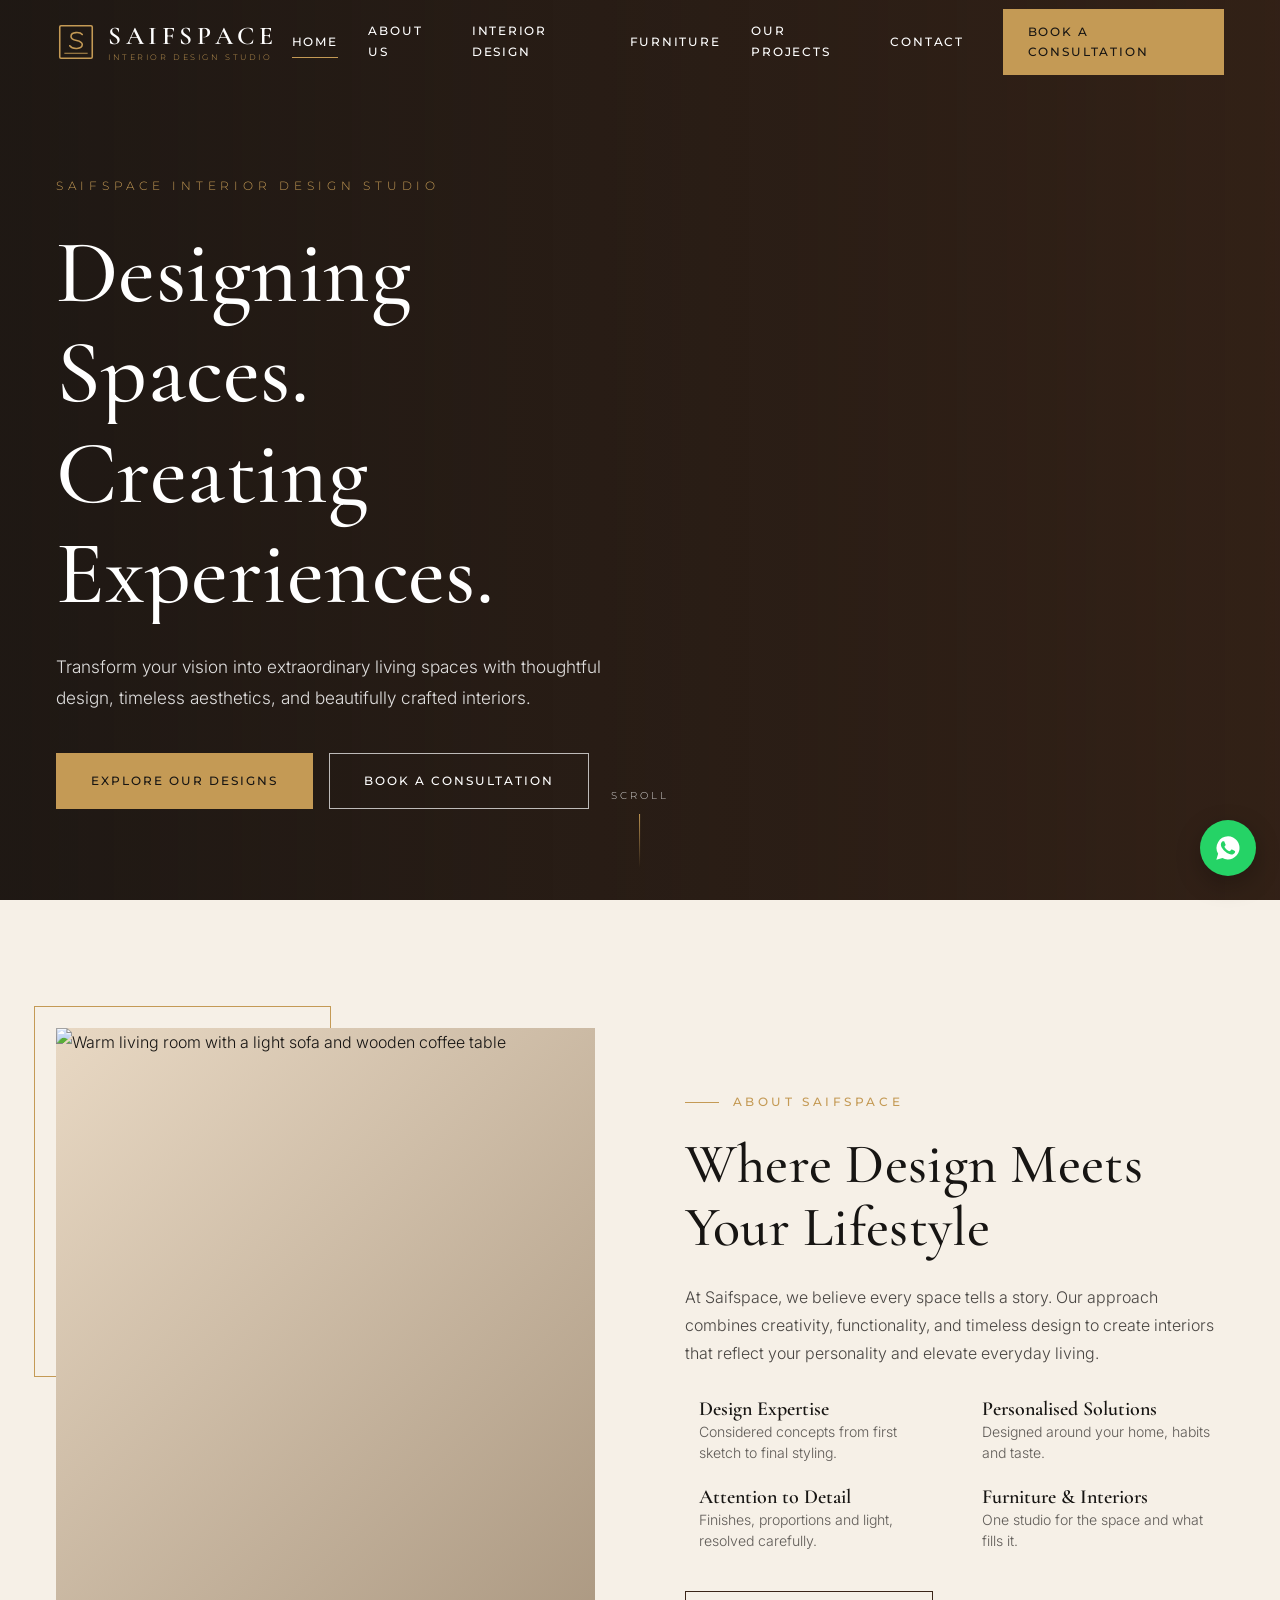
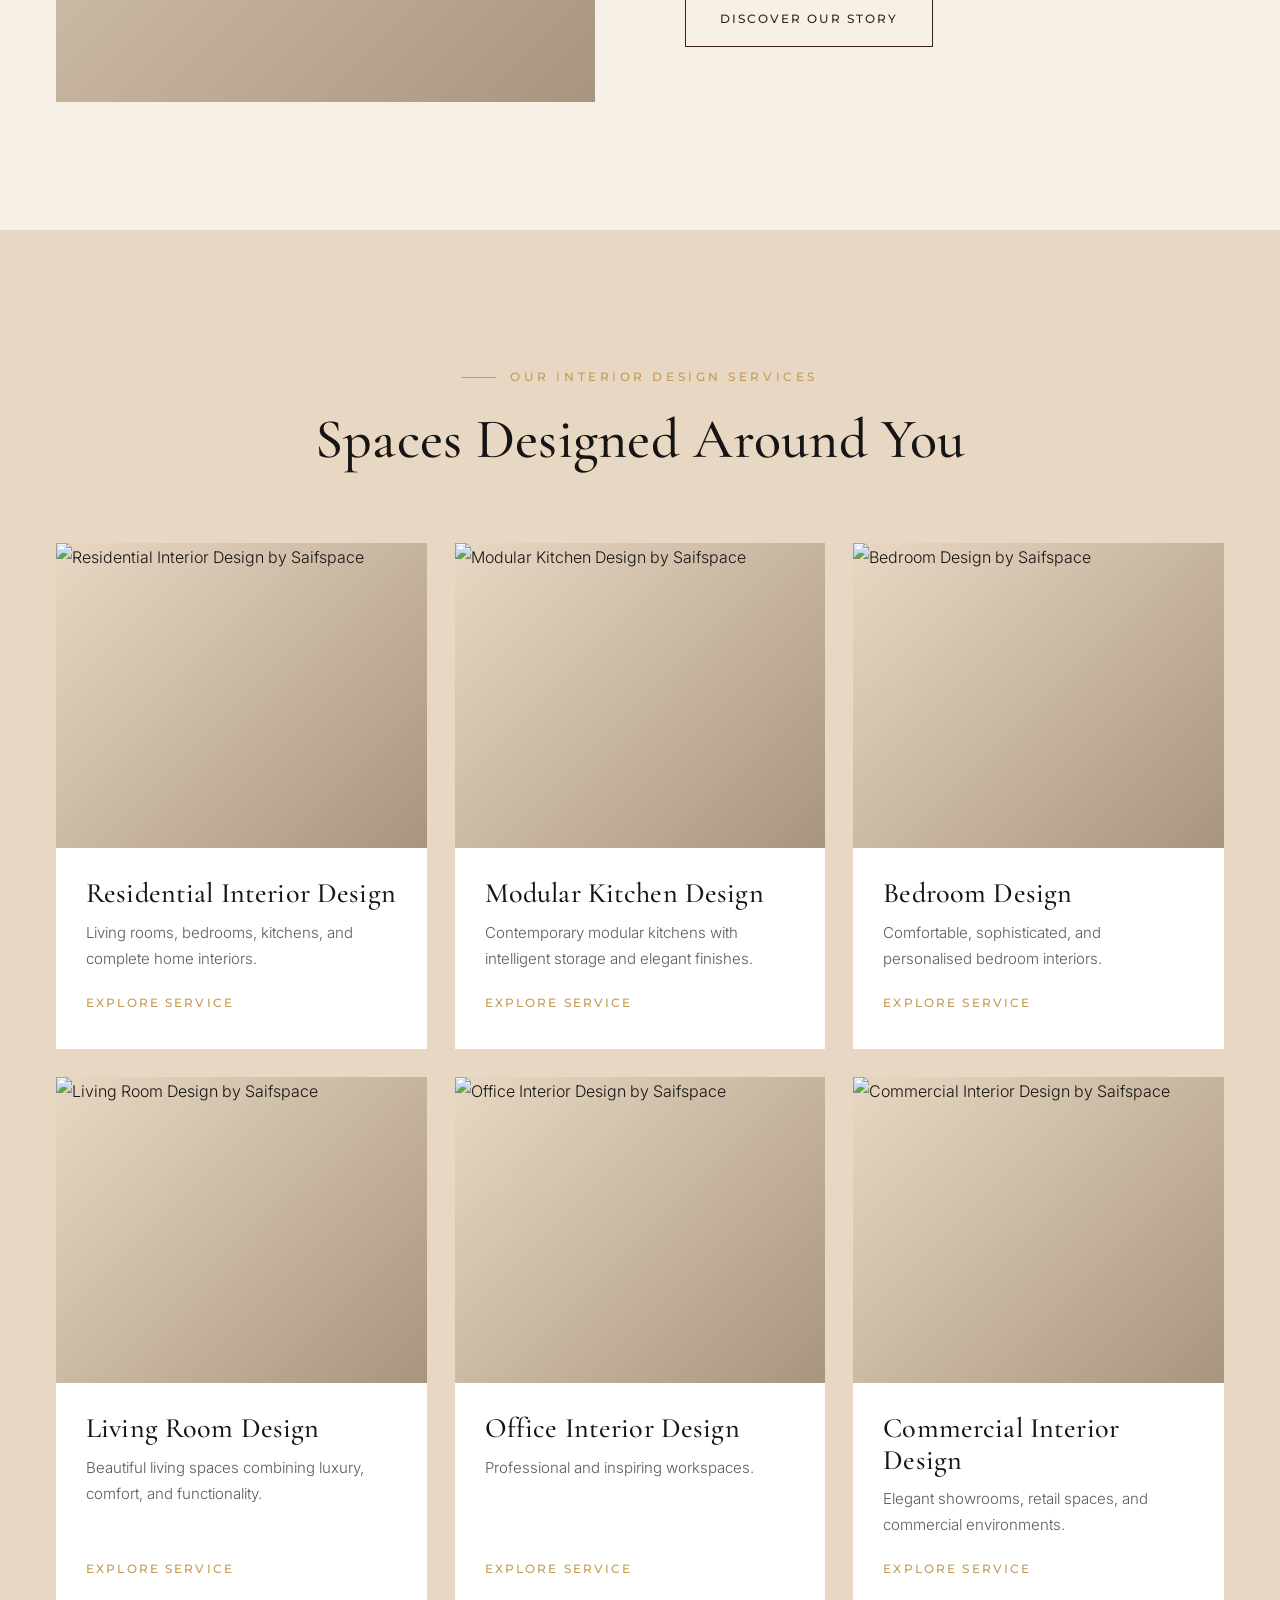
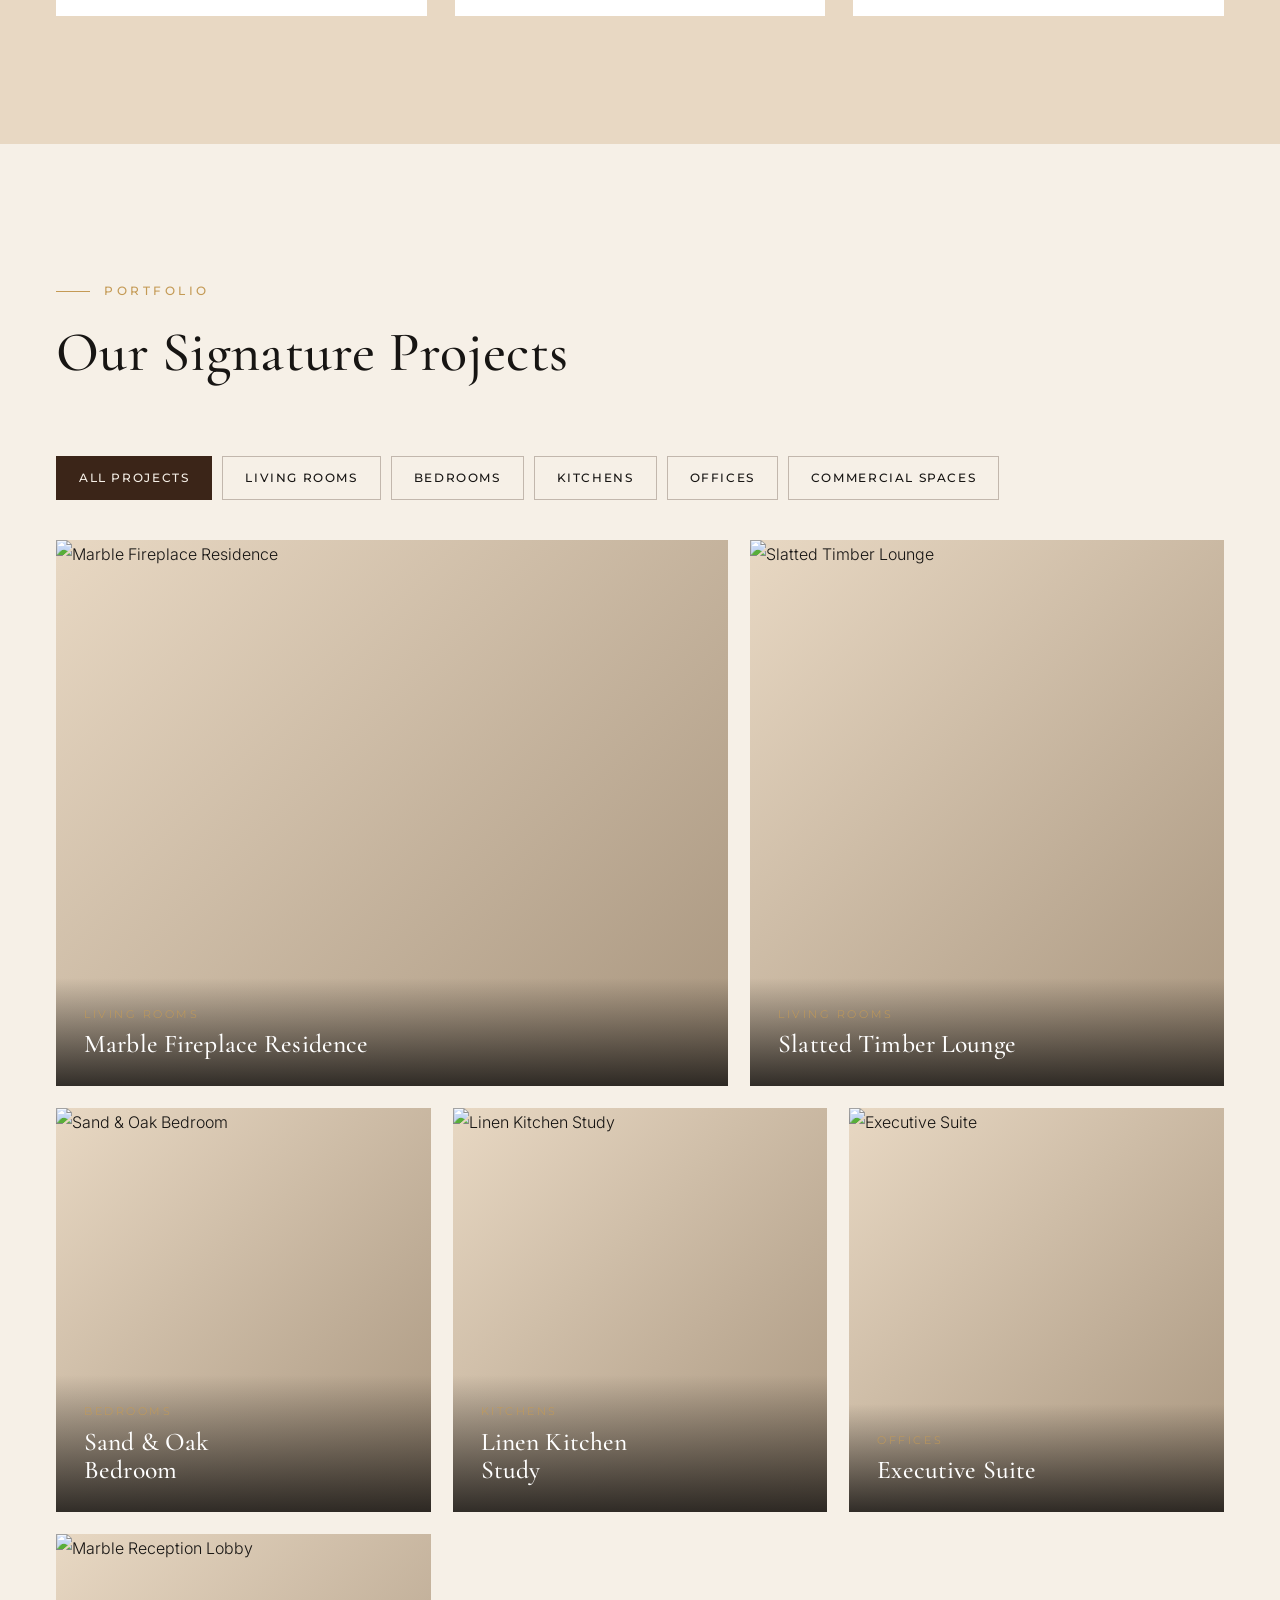
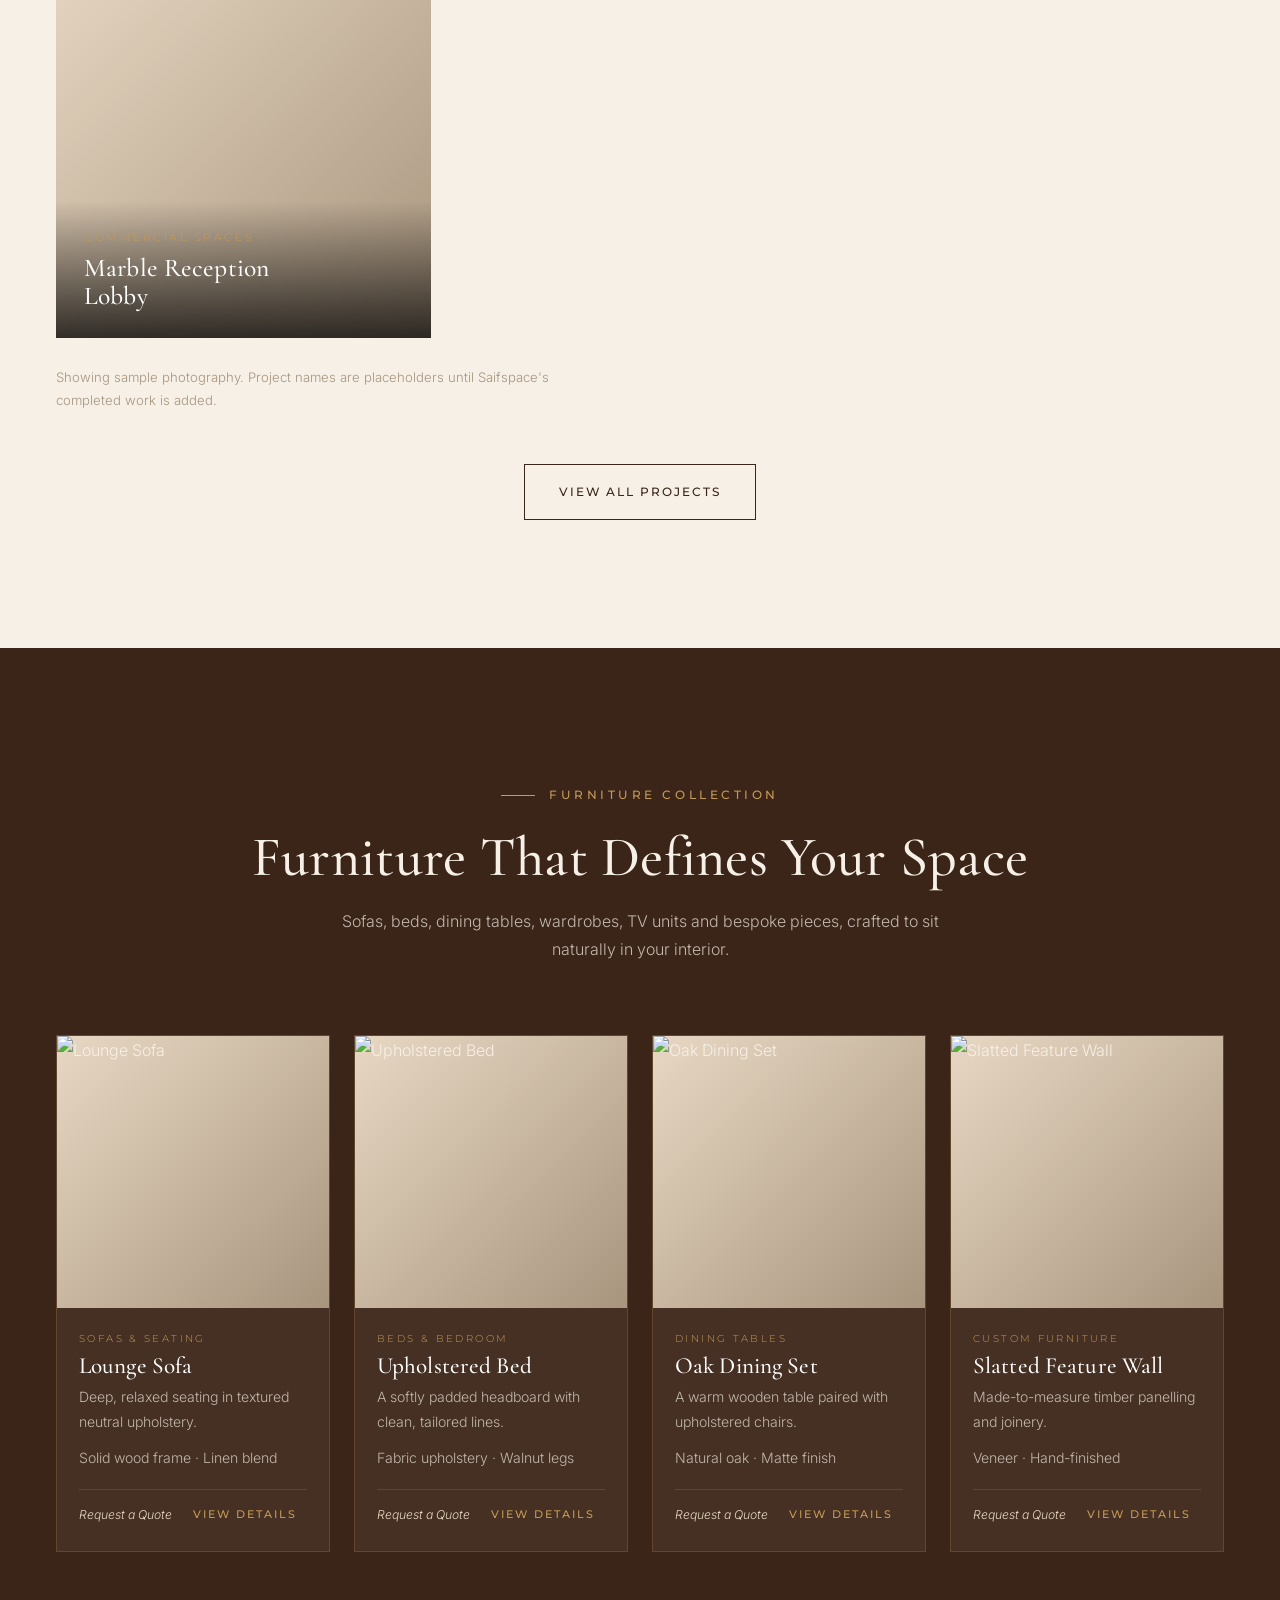
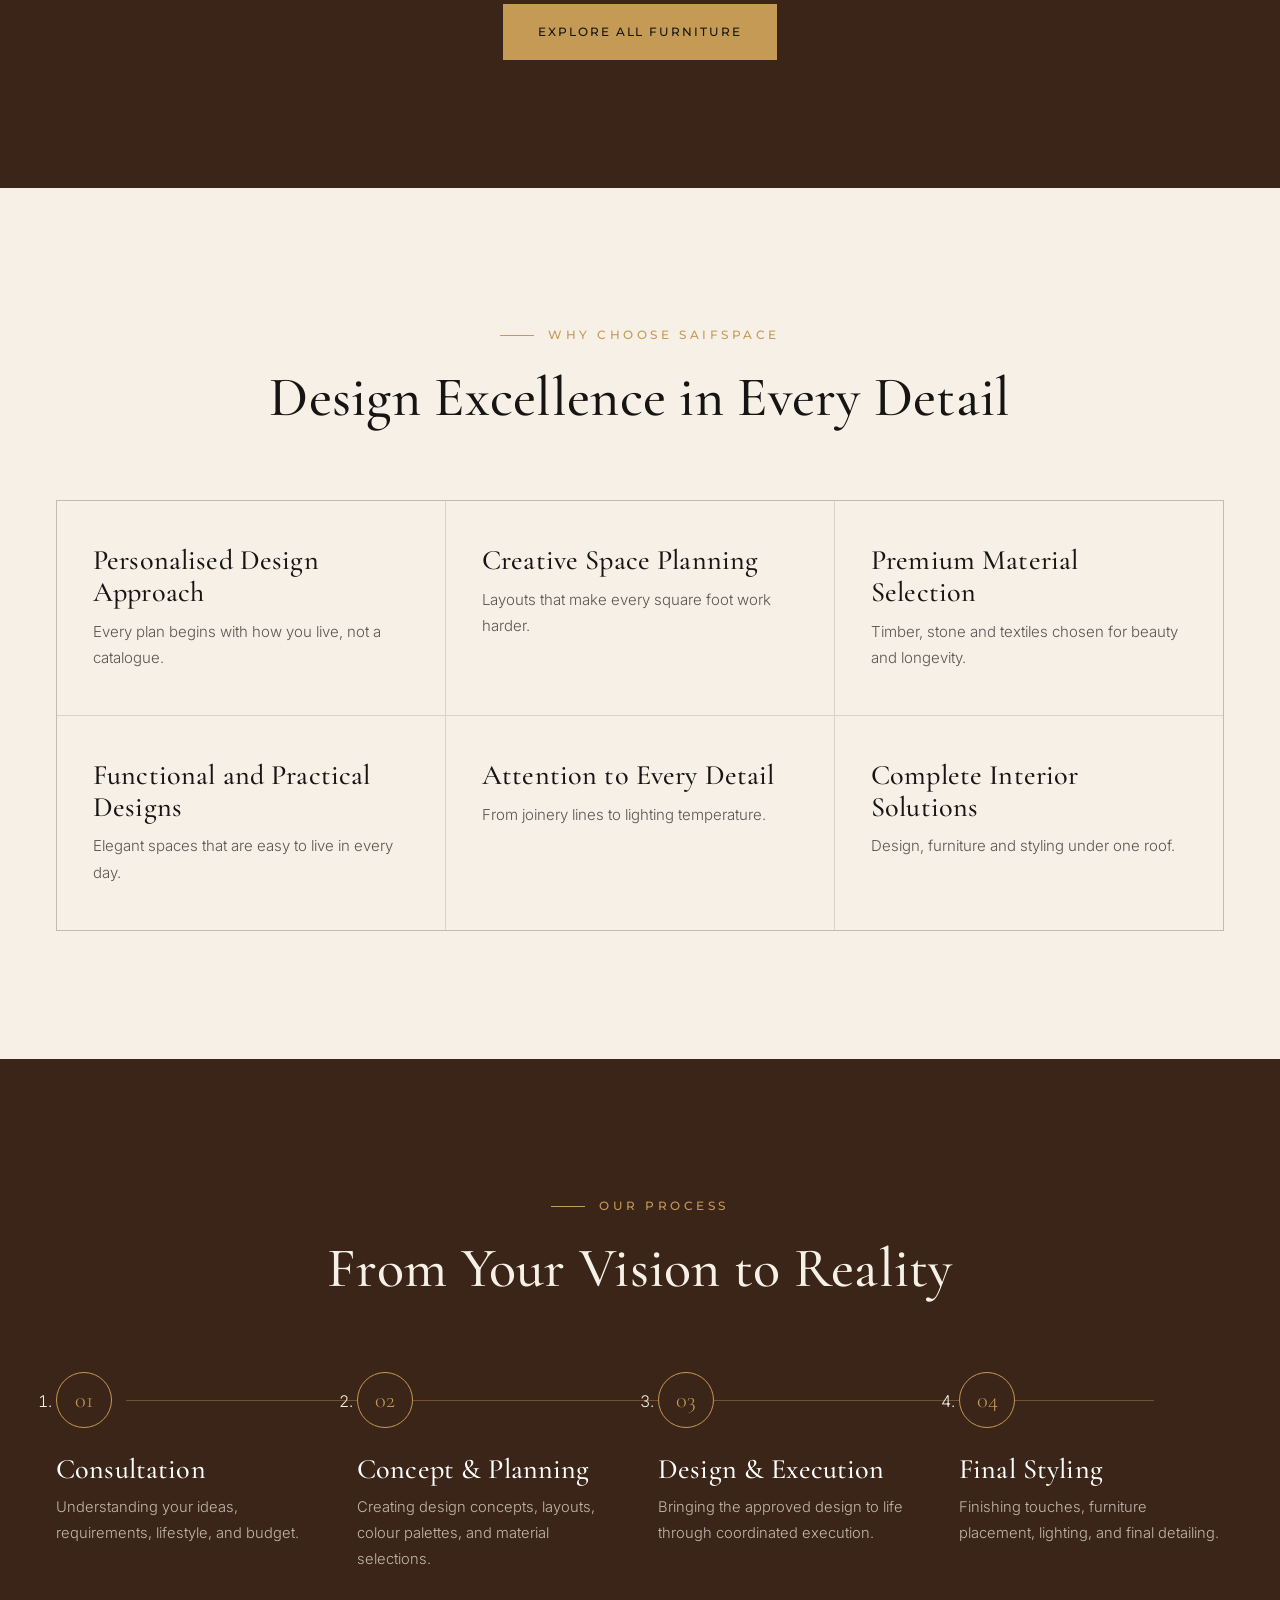
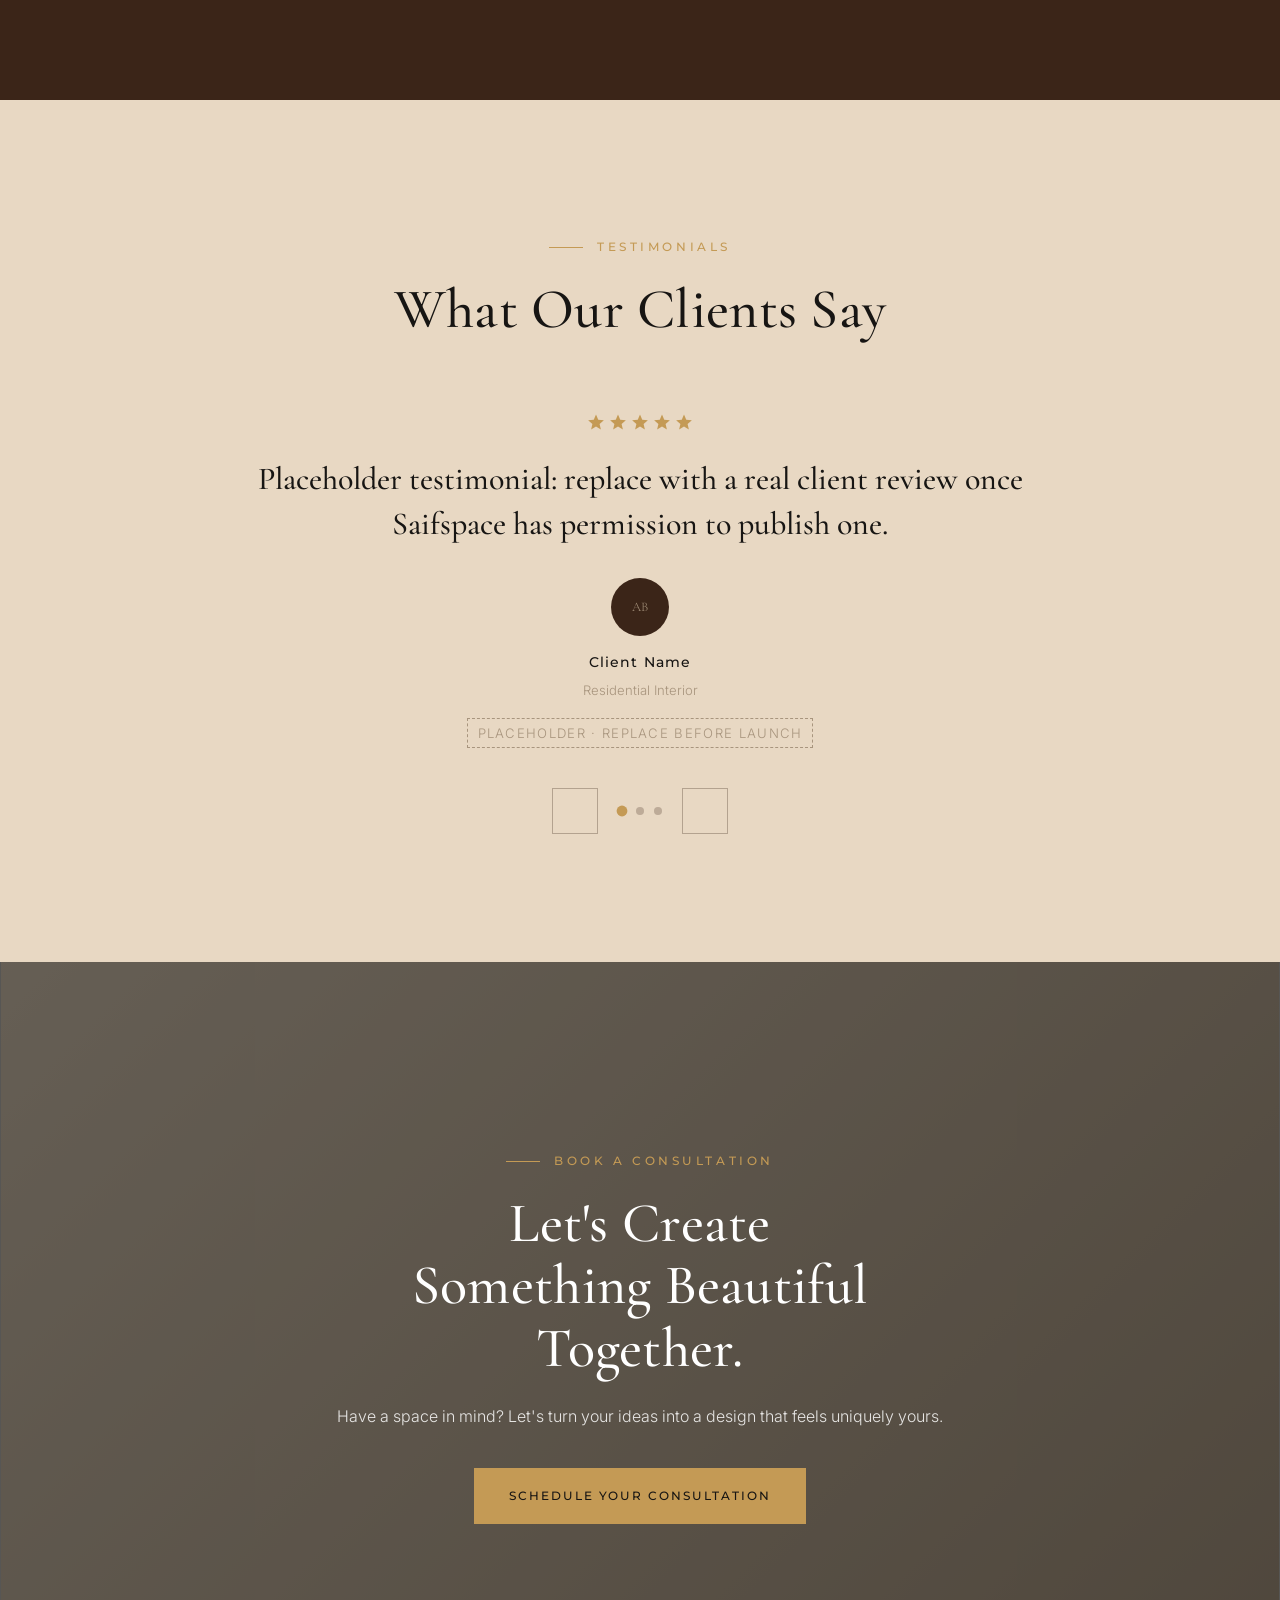
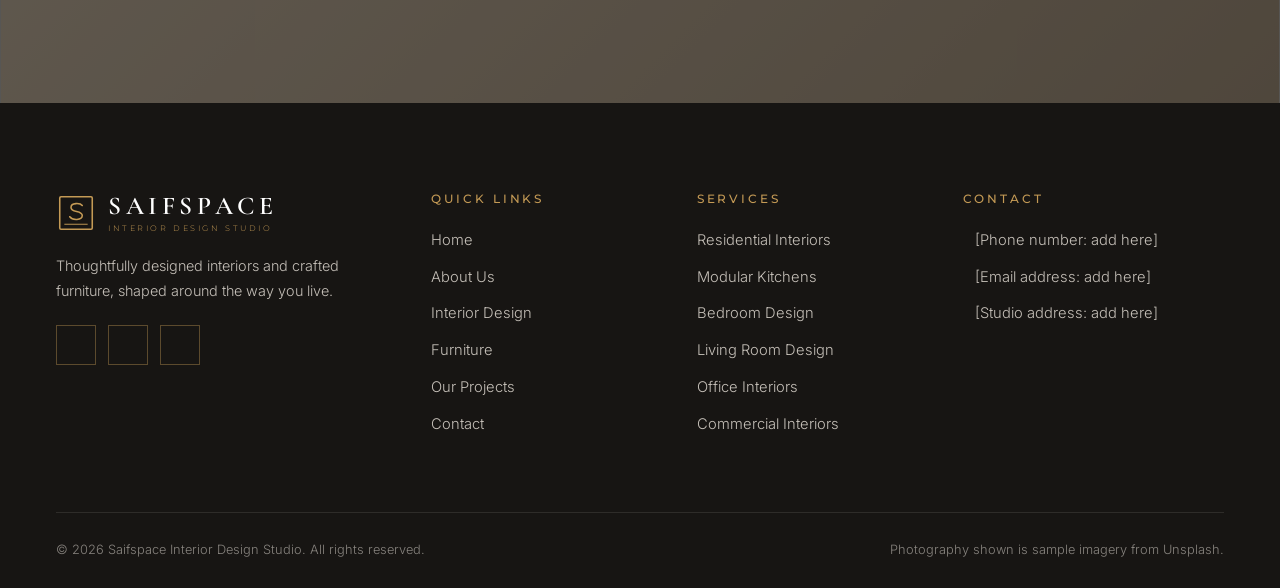
==== index.html @ 0a640f9b "first commit" ====
<!DOCTYPE html>
<html lang="en">
<head>
  <meta charset="UTF-8">
  <meta name="viewport" content="width=device-width, initial-scale=1">
  <title>Saifspace Interior Design Studio | Luxury Interiors &amp; Furniture</title>
  <meta name="description" content="Saifspace Interior Design Studio creates timeless residential and commercial interiors, modular kitchens and bespoke furniture. Book a consultation.">
  <meta name="theme-color" content="#F6F0E7">
  <link rel="icon" href="assets/logo/logo.svg" type="image/svg+xml">
  <link rel="preconnect" href="https://fonts.googleapis.com">
  <link rel="preconnect" href="https://fonts.gstatic.com" crossorigin>
  <link rel="preconnect" href="https://images.unsplash.com" crossorigin>
  <link rel="stylesheet" href="css/style.css">
  <link rel="stylesheet" href="css/animations.css">
  <link rel="stylesheet" href="css/responsive.css">
</head>
<body>
  <a class="skip-link" href="#main">Skip to content</a>

  <div class="loader" aria-hidden="true"><div class="loader__inner"><img src="assets/logo/logo.svg" alt=""><span>SAIFSPACE</span></div></div>

  <header class="nav">
    <div class="container nav__inner">
      <a class="brand" href="index.html" aria-label="Saifspace Interior Design Studio, home">
        <img src="assets/logo/logo.svg" alt="" width="40" height="40">
        <span class="brand__text"><span class="brand__name">SAIFSPACE</span><span class="brand__tag">INTERIOR DESIGN STUDIO</span></span>
      </a>
      <nav class="nav__links" id="site-nav" aria-label="Main">
        <a href="index.html" aria-current="page">Home</a>
        <a href="about.html">About Us</a>
        <a href="services.html">Interior Design</a>
        <a href="furniture.html">Furniture</a>
        <a href="projects.html">Our Projects</a>
        <a href="contact.html">Contact</a>
        <a class="btn btn--gold btn--sm nav__cta" href="contact.html#booking">Book a Consultation</a>
      </nav>
      <button class="nav__toggle" type="button" aria-expanded="false" aria-controls="site-nav" aria-label="Open menu"><span></span><span></span><span></span></button>
    </div>
  </header>

  <main id="main">
    <!-- B. HERO -->
    <section class="hero" aria-label="Welcome">
      <div class="hero__bg"><img data-photo data-parallax src="https://images.unsplash.com/photo-1598928506311-c55ded91a20c?auto=format&fit=crop&w=2200&q=75" alt="Luxury living room with marble fireplace and neutral sofas" fetchpriority="high"></div>
      <div class="container hero__content">
        <span class="hero__eyebrow">SAIFSPACE INTERIOR DESIGN STUDIO</span>
        <h1><span><b>Designing Spaces.</b></span><span><b>Creating Experiences.</b></span></h1>
        <p>Transform your vision into extraordinary living spaces with thoughtful design, timeless aesthetics, and beautifully crafted interiors.</p>
        <div class="hero__actions">
          <a class="btn btn--gold" href="#projects">Explore Our Designs</a>
          <a class="btn btn--ghost" href="contact.html#booking">Book a Consultation</a>
        </div>
      </div>
      <a class="scroll-indicator" href="#about" aria-label="Scroll to content"><span>Scroll</span><i></i></a>
    </section>

    <!-- C. ABOUT -->
    <section class="section section--cream" id="about">
      <div class="container split">
        <div class="split__media reveal reveal--left">
          <div class="frame img-reveal"><img data-photo src="https://images.unsplash.com/photo-1593987314040-8e0ac84ae724?auto=format&fit=crop&w=1100&q=75" alt="Warm living room with a light sofa and wooden coffee table" loading="lazy" width="1100" height="1375"></div>
        </div>
        <div class="split__text reveal reveal--right">
          <span class="eyebrow">About Saifspace</span>
          <h2>Where Design Meets Your Lifestyle</h2>
          <p>At Saifspace, we believe every space tells a story. Our approach combines creativity, functionality, and timeless design to create interiors that reflect your personality and elevate everyday living.</p>
          <ul class="feature-list">
            <li><i data-lucide="pen-tool" aria-hidden="true"></i><div><strong>Design Expertise</strong><span>Considered concepts from first sketch to final styling.</span></div></li>
            <li><i data-lucide="user-check" aria-hidden="true"></i><div><strong>Personalised Solutions</strong><span>Designed around your home, habits and taste.</span></div></li>
            <li><i data-lucide="search-check" aria-hidden="true"></i><div><strong>Attention to Detail</strong><span>Finishes, proportions and light, resolved carefully.</span></div></li>
            <li><i data-lucide="armchair" aria-hidden="true"></i><div><strong>Furniture &amp; Interiors</strong><span>One studio for the space and what fills it.</span></div></li>
          </ul>
          <a class="btn btn--outline" href="about.html">Discover Our Story</a>
        </div>
      </div>
    </section>

    <!-- D. SERVICES -->
    <section class="section section--beige" id="services">
      <div class="container">
        <div class="section-head section-head--center reveal">
          <span class="eyebrow">Our Interior Design Services</span>
          <h2>Spaces Designed Around You</h2>
        </div>
        <div class="cards-3">
        <article class="service-card reveal" style="--d:0.0s">
          <div class="service-card__img"><img data-photo src="https://images.unsplash.com/photo-1757924461488-ef9ad0670978?auto=format&fit=crop&w=900&q=75" alt="Residential Interior Design by Saifspace" loading="lazy" width="900" height="740"></div>
          <div class="service-card__body"><h3>Residential Interior Design</h3><p>Living rooms, bedrooms, kitchens, and complete home interiors.</p><a class="link-arrow" href="services.html">Explore Service <i data-lucide="arrow-right" aria-hidden="true"></i></a></div>
        </article>
        <article class="service-card reveal" style="--d:0.12s">
          <div class="service-card__img"><img data-photo src="https://images.unsplash.com/photo-1769745241584-be9b8227e126?auto=format&fit=crop&w=900&q=75" alt="Modular Kitchen Design by Saifspace" loading="lazy" width="900" height="740"></div>
          <div class="service-card__body"><h3>Modular Kitchen Design</h3><p>Contemporary modular kitchens with intelligent storage and elegant finishes.</p><a class="link-arrow" href="services.html">Explore Service <i data-lucide="arrow-right" aria-hidden="true"></i></a></div>
        </article>
        <article class="service-card reveal" style="--d:0.24s">
          <div class="service-card__img"><img data-photo src="https://images.unsplash.com/photo-1731336478850-6bce7235e320?auto=format&fit=crop&w=900&q=75" alt="Bedroom Design by Saifspace" loading="lazy" width="900" height="740"></div>
          <div class="service-card__body"><h3>Bedroom Design</h3><p>Comfortable, sophisticated, and personalised bedroom interiors.</p><a class="link-arrow" href="services.html">Explore Service <i data-lucide="arrow-right" aria-hidden="true"></i></a></div>
        </article>
        <article class="service-card reveal" style="--d:0.0s">
          <div class="service-card__img"><img data-photo src="https://images.unsplash.com/photo-1638885930125-85350348d266?auto=format&fit=crop&w=900&q=75" alt="Living Room Design by Saifspace" loading="lazy" width="900" height="740"></div>
          <div class="service-card__body"><h3>Living Room Design</h3><p>Beautiful living spaces combining luxury, comfort, and functionality.</p><a class="link-arrow" href="services.html">Explore Service <i data-lucide="arrow-right" aria-hidden="true"></i></a></div>
        </article>
        <article class="service-card reveal" style="--d:0.12s">
          <div class="service-card__img"><img data-photo src="https://images.unsplash.com/photo-1497366811353-6870744d04b2?auto=format&fit=crop&w=900&q=75" alt="Office Interior Design by Saifspace" loading="lazy" width="900" height="740"></div>
          <div class="service-card__body"><h3>Office Interior Design</h3><p>Professional and inspiring workspaces.</p><a class="link-arrow" href="services.html">Explore Service <i data-lucide="arrow-right" aria-hidden="true"></i></a></div>
        </article>
        <article class="service-card reveal" style="--d:0.24s">
          <div class="service-card__img"><img data-photo src="https://images.unsplash.com/photo-1758448500688-3ababa93fd67?auto=format&fit=crop&w=900&q=75" alt="Commercial Interior Design by Saifspace" loading="lazy" width="900" height="740"></div>
          <div class="service-card__body"><h3>Commercial Interior Design</h3><p>Elegant showrooms, retail spaces, and commercial environments.</p><a class="link-arrow" href="services.html">Explore Service <i data-lucide="arrow-right" aria-hidden="true"></i></a></div>
        </article>
        </div>
      </div>
    </section>

    <!-- E. PROJECTS -->
    <section class="section section--cream" id="projects">
      <div class="container">
        <div class="section-head reveal">
          <span class="eyebrow">Portfolio</span>
          <h2>Our Signature Projects</h2>
        </div>
        <div class="filters" role="group" aria-label="Filter projects">
          <button type="button" class="filter-btn is-active" data-filter="all" aria-pressed="true">All Projects</button>
          <button type="button" class="filter-btn" data-filter="living" aria-pressed="false">Living Rooms</button>
          <button type="button" class="filter-btn" data-filter="bedroom" aria-pressed="false">Bedrooms</button>
          <button type="button" class="filter-btn" data-filter="kitchen" aria-pressed="false">Kitchens</button>
          <button type="button" class="filter-btn" data-filter="office" aria-pressed="false">Offices</button>
          <button type="button" class="filter-btn" data-filter="commercial" aria-pressed="false">Commercial Spaces</button>
        </div>
        <div class="project-grid" data-project-grid>
        <article class="project reveal" data-category="living" data-title="Marble Fireplace Residence" data-label="Living Rooms" data-full="https://images.unsplash.com/photo-1598928506311-c55ded91a20c?auto=format&fit=crop&w=1800&q=75">
          <img data-photo src="https://images.unsplash.com/photo-1598928506311-c55ded91a20c?auto=format&fit=crop&w=1200&q=75" alt="Marble Fireplace Residence" loading="lazy">
          <div class="project__info"><div><span class="project__cat">Living Rooms</span><h3 class="project__title">Marble Fireplace Residence</h3></div><span class="project__view">View Project</span></div>
          <button type="button" class="project__open" aria-label="View project: Marble Fireplace Residence"></button>
        </article>
        <article class="project reveal" data-category="living" data-title="Slatted Timber Lounge" data-label="Living Rooms" data-full="https://images.unsplash.com/photo-1777613359399-d13a513aa571?auto=format&fit=crop&w=1800&q=75">
          <img data-photo src="https://images.unsplash.com/photo-1777613359399-d13a513aa571?auto=format&fit=crop&w=1200&q=75" alt="Slatted Timber Lounge" loading="lazy">
          <div class="project__info"><div><span class="project__cat">Living Rooms</span><h3 class="project__title">Slatted Timber Lounge</h3></div><span class="project__view">View Project</span></div>
          <button type="button" class="project__open" aria-label="View project: Slatted Timber Lounge"></button>
        </article>
        <article class="project reveal" data-category="bedroom" data-title="Sand & Oak Bedroom" data-label="Bedrooms" data-full="https://images.unsplash.com/photo-1779903726446-6f796d533d47?auto=format&fit=crop&w=1800&q=75">
          <img data-photo src="https://images.unsplash.com/photo-1779903726446-6f796d533d47?auto=format&fit=crop&w=1200&q=75" alt="Sand & Oak Bedroom" loading="lazy">
          <div class="project__info"><div><span class="project__cat">Bedrooms</span><h3 class="project__title">Sand & Oak Bedroom</h3></div><span class="project__view">View Project</span></div>
          <button type="button" class="project__open" aria-label="View project: Sand & Oak Bedroom"></button>
        </article>
        <article class="project reveal" data-category="kitchen" data-title="Linen Kitchen Study" data-label="Kitchens" data-full="https://images.unsplash.com/photo-1769745241584-be9b8227e126?auto=format&fit=crop&w=1800&q=75">
          <img data-photo src="https://images.unsplash.com/photo-1769745241584-be9b8227e126?auto=format&fit=crop&w=1200&q=75" alt="Linen Kitchen Study" loading="lazy">
          <div class="project__info"><div><span class="project__cat">Kitchens</span><h3 class="project__title">Linen Kitchen Study</h3></div><span class="project__view">View Project</span></div>
          <button type="button" class="project__open" aria-label="View project: Linen Kitchen Study"></button>
        </article>
        <article class="project reveal" data-category="office" data-title="Executive Suite" data-label="Offices" data-full="https://images.unsplash.com/photo-1497366811353-6870744d04b2?auto=format&fit=crop&w=1800&q=75">
          <img data-photo src="https://images.unsplash.com/photo-1497366811353-6870744d04b2?auto=format&fit=crop&w=1200&q=75" alt="Executive Suite" loading="lazy">
          <div class="project__info"><div><span class="project__cat">Offices</span><h3 class="project__title">Executive Suite</h3></div><span class="project__view">View Project</span></div>
          <button type="button" class="project__open" aria-label="View project: Executive Suite"></button>
        </article>
        <article class="project reveal" data-category="commercial" data-title="Marble Reception Lobby" data-label="Commercial Spaces" data-full="https://images.unsplash.com/photo-1758448500688-3ababa93fd67?auto=format&fit=crop&w=1800&q=75">
          <img data-photo src="https://images.unsplash.com/photo-1758448500688-3ababa93fd67?auto=format&fit=crop&w=1200&q=75" alt="Marble Reception Lobby" loading="lazy">
          <div class="project__info"><div><span class="project__cat">Commercial Spaces</span><h3 class="project__title">Marble Reception Lobby</h3></div><span class="project__view">View Project</span></div>
          <button type="button" class="project__open" aria-label="View project: Marble Reception Lobby"></button>
        </article>
        </div>
        <p class="note">Showing sample photography. Project names are placeholders until Saifspace's completed work is added.</p>
        <div class="center-cta"><a class="btn btn--outline" href="projects.html">View All Projects</a></div>
      </div>
    </section>

    <!-- F. FURNITURE -->
    <section class="section section--dark" id="furniture">
      <div class="container">
        <div class="section-head section-head--center reveal">
          <span class="eyebrow">Furniture Collection</span>
          <h2>Furniture That Defines Your Space</h2>
          <p>Sofas, beds, dining tables, wardrobes, TV units and bespoke pieces, crafted to sit naturally in your interior.</p>
        </div>
        <div class="furn-grid">
        <article class="furn-card reveal" style="--d:0.0s">
          <div class="furn-card__img"><img data-photo src="https://images.unsplash.com/photo-1593987314040-8e0ac84ae724?auto=format&fit=crop&w=800&q=75" alt="Lounge Sofa" loading="lazy" width="800" height="800"></div>
          <div class="furn-card__body"><span class="furn-card__cat">Sofas & Seating</span><h3>Lounge Sofa</h3><p>Deep, relaxed seating in textured neutral upholstery.</p><p class="furn-card__mat">Solid wood frame · Linen blend</p>
            <div class="furn-card__foot"><span class="furn-card__quote">Request a Quote</span><a class="link-arrow" href="furniture.html">View Details <i data-lucide="arrow-right" aria-hidden="true"></i></a></div></div>
        </article>
        <article class="furn-card reveal" style="--d:0.1s">
          <div class="furn-card__img"><img data-photo src="https://images.unsplash.com/photo-1766245456897-5c86726d084d?auto=format&fit=crop&w=800&q=75" alt="Upholstered Bed" loading="lazy" width="800" height="800"></div>
          <div class="furn-card__body"><span class="furn-card__cat">Beds & Bedroom</span><h3>Upholstered Bed</h3><p>A softly padded headboard with clean, tailored lines.</p><p class="furn-card__mat">Fabric upholstery · Walnut legs</p>
            <div class="furn-card__foot"><span class="furn-card__quote">Request a Quote</span><a class="link-arrow" href="furniture.html">View Details <i data-lucide="arrow-right" aria-hidden="true"></i></a></div></div>
        </article>
        <article class="furn-card reveal" style="--d:0.2s">
          <div class="furn-card__img"><img data-photo src="https://images.unsplash.com/photo-1758977404039-6e834be8eca8?auto=format&fit=crop&w=800&q=75" alt="Oak Dining Set" loading="lazy" width="800" height="800"></div>
          <div class="furn-card__body"><span class="furn-card__cat">Dining Tables</span><h3>Oak Dining Set</h3><p>A warm wooden table paired with upholstered chairs.</p><p class="furn-card__mat">Natural oak · Matte finish</p>
            <div class="furn-card__foot"><span class="furn-card__quote">Request a Quote</span><a class="link-arrow" href="furniture.html">View Details <i data-lucide="arrow-right" aria-hidden="true"></i></a></div></div>
        </article>
        <article class="furn-card reveal" style="--d:0.30000000000000004s">
          <div class="furn-card__img"><img data-photo src="https://images.unsplash.com/photo-1777613359399-d13a513aa571?auto=format&fit=crop&w=800&q=75" alt="Slatted Feature Wall" loading="lazy" width="800" height="800"></div>
          <div class="furn-card__body"><span class="furn-card__cat">Custom Furniture</span><h3>Slatted Feature Wall</h3><p>Made-to-measure timber panelling and joinery.</p><p class="furn-card__mat">Veneer · Hand-finished</p>
            <div class="furn-card__foot"><span class="furn-card__quote">Request a Quote</span><a class="link-arrow" href="furniture.html">View Details <i data-lucide="arrow-right" aria-hidden="true"></i></a></div></div>
        </article>
        </div>
        <div class="center-cta"><a class="btn btn--gold" href="furniture.html">Explore All Furniture</a></div>
      </div>
    </section>

    <!-- G. WHY -->
    <section class="section section--cream" id="why">
      <div class="container">
        <div class="section-head section-head--center reveal">
          <span class="eyebrow">Why Choose Saifspace</span>
          <h2>Design Excellence in Every Detail</h2>
        </div>
        <div class="why-grid">
        <div class="why-item reveal" style="--d:0.0s"><i data-lucide="user-check" aria-hidden="true"></i><h3>Personalised Design Approach</h3><p>Every plan begins with how you live, not a catalogue.</p></div>
        <div class="why-item reveal" style="--d:0.1s"><i data-lucide="layout-dashboard" aria-hidden="true"></i><h3>Creative Space Planning</h3><p>Layouts that make every square foot work harder.</p></div>
        <div class="why-item reveal" style="--d:0.2s"><i data-lucide="gem" aria-hidden="true"></i><h3>Premium Material Selection</h3><p>Timber, stone and textiles chosen for beauty and longevity.</p></div>
        <div class="why-item reveal" style="--d:0.0s"><i data-lucide="ruler" aria-hidden="true"></i><h3>Functional and Practical Designs</h3><p>Elegant spaces that are easy to live in every day.</p></div>
        <div class="why-item reveal" style="--d:0.1s"><i data-lucide="search-check" aria-hidden="true"></i><h3>Attention to Every Detail</h3><p>From joinery lines to lighting temperature.</p></div>
        <div class="why-item reveal" style="--d:0.2s"><i data-lucide="key-round" aria-hidden="true"></i><h3>Complete Interior Solutions</h3><p>Design, furniture and styling under one roof.</p></div>
        </div>
      </div>
    </section>

    <!-- H. PROCESS -->
    <section class="section section--dark" id="process">
      <div class="container">
        <div class="section-head section-head--center reveal">
          <span class="eyebrow">Our Process</span>
          <h2>From Your Vision to Reality</h2>
        </div>
        <ol class="process">
        <li class="step reveal" style="--d:0.0s"><span class="step__num">01</span><h3>Consultation</h3><p>Understanding your ideas, requirements, lifestyle, and budget.</p></li>
        <li class="step reveal" style="--d:0.12s"><span class="step__num">02</span><h3>Concept & Planning</h3><p>Creating design concepts, layouts, colour palettes, and material selections.</p></li>
        <li class="step reveal" style="--d:0.24s"><span class="step__num">03</span><h3>Design & Execution</h3><p>Bringing the approved design to life through coordinated execution.</p></li>
        <li class="step reveal" style="--d:0.36s"><span class="step__num">04</span><h3>Final Styling</h3><p>Finishing touches, furniture placement, lighting, and final detailing.</p></li>
        </ol>
      </div>
    </section>

    <!-- I. TESTIMONIALS -->
    <section class="section section--beige" id="testimonials">
      <div class="container">
        <div class="section-head section-head--center reveal">
          <span class="eyebrow">Testimonials</span>
          <h2>What Our Clients Say</h2>
        </div>
        <div class="testi reveal" data-testi aria-roledescription="carousel" aria-label="Client testimonials">
          <div class="testi__viewport"><div class="testi__track">
          <div class="testi__slide" role="group" aria-roledescription="slide"><div class="stars" role="img" aria-label="5 out of 5 stars"><svg viewBox="0 0 24 24" aria-hidden="true"><path d="M12 2l3 6.9 7.5.7-5.7 5 1.7 7.4L12 18l-6.5 4 1.7-7.4-5.7-5 7.5-.7z"/></svg><svg viewBox="0 0 24 24" aria-hidden="true"><path d="M12 2l3 6.9 7.5.7-5.7 5 1.7 7.4L12 18l-6.5 4 1.7-7.4-5.7-5 7.5-.7z"/></svg><svg viewBox="0 0 24 24" aria-hidden="true"><path d="M12 2l3 6.9 7.5.7-5.7 5 1.7 7.4L12 18l-6.5 4 1.7-7.4-5.7-5 7.5-.7z"/></svg><svg viewBox="0 0 24 24" aria-hidden="true"><path d="M12 2l3 6.9 7.5.7-5.7 5 1.7 7.4L12 18l-6.5 4 1.7-7.4-5.7-5 7.5-.7z"/></svg><svg viewBox="0 0 24 24" aria-hidden="true"><path d="M12 2l3 6.9 7.5.7-5.7 5 1.7 7.4L12 18l-6.5 4 1.7-7.4-5.7-5 7.5-.7z"/></svg></div><blockquote>Placeholder testimonial: replace with a real client review once Saifspace has permission to publish one.</blockquote>
            <div class="testi__person"><span class="avatar" aria-hidden="true">AB</span><strong>Client Name</strong><span>Residential Interior</span><span class="testi__placeholder">Placeholder · replace before launch</span></div></div>
          <div class="testi__slide" role="group" aria-roledescription="slide"><div class="stars" role="img" aria-label="5 out of 5 stars"><svg viewBox="0 0 24 24" aria-hidden="true"><path d="M12 2l3 6.9 7.5.7-5.7 5 1.7 7.4L12 18l-6.5 4 1.7-7.4-5.7-5 7.5-.7z"/></svg><svg viewBox="0 0 24 24" aria-hidden="true"><path d="M12 2l3 6.9 7.5.7-5.7 5 1.7 7.4L12 18l-6.5 4 1.7-7.4-5.7-5 7.5-.7z"/></svg><svg viewBox="0 0 24 24" aria-hidden="true"><path d="M12 2l3 6.9 7.5.7-5.7 5 1.7 7.4L12 18l-6.5 4 1.7-7.4-5.7-5 7.5-.7z"/></svg><svg viewBox="0 0 24 24" aria-hidden="true"><path d="M12 2l3 6.9 7.5.7-5.7 5 1.7 7.4L12 18l-6.5 4 1.7-7.4-5.7-5 7.5-.7z"/></svg><svg viewBox="0 0 24 24" aria-hidden="true"><path d="M12 2l3 6.9 7.5.7-5.7 5 1.7 7.4L12 18l-6.5 4 1.7-7.4-5.7-5 7.5-.7z"/></svg></div><blockquote>Placeholder testimonial: replace with a real client review once Saifspace has permission to publish one.</blockquote>
            <div class="testi__person"><span class="avatar" aria-hidden="true">CD</span><strong>Client Name</strong><span>Modular Kitchen</span><span class="testi__placeholder">Placeholder · replace before launch</span></div></div>
          <div class="testi__slide" role="group" aria-roledescription="slide"><div class="stars" role="img" aria-label="5 out of 5 stars"><svg viewBox="0 0 24 24" aria-hidden="true"><path d="M12 2l3 6.9 7.5.7-5.7 5 1.7 7.4L12 18l-6.5 4 1.7-7.4-5.7-5 7.5-.7z"/></svg><svg viewBox="0 0 24 24" aria-hidden="true"><path d="M12 2l3 6.9 7.5.7-5.7 5 1.7 7.4L12 18l-6.5 4 1.7-7.4-5.7-5 7.5-.7z"/></svg><svg viewBox="0 0 24 24" aria-hidden="true"><path d="M12 2l3 6.9 7.5.7-5.7 5 1.7 7.4L12 18l-6.5 4 1.7-7.4-5.7-5 7.5-.7z"/></svg><svg viewBox="0 0 24 24" aria-hidden="true"><path d="M12 2l3 6.9 7.5.7-5.7 5 1.7 7.4L12 18l-6.5 4 1.7-7.4-5.7-5 7.5-.7z"/></svg><svg viewBox="0 0 24 24" aria-hidden="true"><path d="M12 2l3 6.9 7.5.7-5.7 5 1.7 7.4L12 18l-6.5 4 1.7-7.4-5.7-5 7.5-.7z"/></svg></div><blockquote>Placeholder testimonial: replace with a real client review once Saifspace has permission to publish one.</blockquote>
            <div class="testi__person"><span class="avatar" aria-hidden="true">EF</span><strong>Client Name</strong><span>Office Interior</span><span class="testi__placeholder">Placeholder · replace before launch</span></div></div>
          </div></div>
          <div class="testi__controls">
            <button type="button" class="testi__btn" data-prev aria-label="Previous testimonial"><i data-lucide="chevron-left" aria-hidden="true"></i></button>
            <div class="dots"></div>
            <button type="button" class="testi__btn" data-next aria-label="Next testimonial"><i data-lucide="chevron-right" aria-hidden="true"></i></button>
          </div>
        </div>
      </div>
    </section>

    <!-- J. CTA -->
    <section class="cta" aria-labelledby="cta-title">
      <div class="cta__bg"><img data-photo data-parallax src="https://images.unsplash.com/photo-1723750290151-164cb19ebab7?auto=format&fit=crop&w=2000&q=75" alt="" loading="lazy"></div>
      <div class="container reveal">
        <span class="eyebrow">Book a Consultation</span>
        <h2 id="cta-title">Let's Create Something Beautiful Together.</h2>
        <p>Have a space in mind? Let's turn your ideas into a design that feels uniquely yours.</p>
        <a class="btn btn--gold" href="contact.html#booking">Schedule Your Consultation</a>
      </div>
    </section>
  </main>

  <!-- K. FOOTER -->
  <footer class="footer">
    <div class="container">
      <div class="footer__grid">
        <div>
          <a class="brand" href="index.html"><img src="assets/logo/logo.svg" alt="" width="40" height="40"><span class="brand__text"><span class="brand__name">SAIFSPACE</span><span class="brand__tag">INTERIOR DESIGN STUDIO</span></span></a>
          <p>Thoughtfully designed interiors and crafted furniture, shaped around the way you live.</p>
          <div class="socials">
            <a href="#" aria-label="Instagram (add link)"><i data-lucide="instagram" aria-hidden="true"></i></a>
            <a href="#" aria-label="Facebook (add link)"><i data-lucide="facebook" aria-hidden="true"></i></a>
            <a href="#" aria-label="YouTube (add link)"><i data-lucide="youtube" aria-hidden="true"></i></a>
          </div>
        </div>
        <div>
          <h4>Quick Links</h4>
          <ul><li><a href="index.html">Home</a></li><li><a href="about.html">About Us</a></li><li><a href="services.html">Interior Design</a></li><li><a href="furniture.html">Furniture</a></li><li><a href="projects.html">Our Projects</a></li><li><a href="contact.html">Contact</a></li></ul>
        </div>
        <div>
          <h4>Services</h4>
          <ul><li><a href="services.html">Residential Interiors</a></li><li><a href="services.html">Modular Kitchens</a></li><li><a href="services.html">Bedroom Design</a></li><li><a href="services.html">Living Room Design</a></li><li><a href="services.html">Office Interiors</a></li><li><a href="services.html">Commercial Interiors</a></li></ul>
        </div>
        <div>
          <h4>Contact</h4>
          <ul class="footer__contact">
            <li><i data-lucide="phone" aria-hidden="true"></i><span>[Phone number: add here]</span></li>
            <li><i data-lucide="mail" aria-hidden="true"></i><span>[Email address: add here]</span></li>
            <li><i data-lucide="map-pin" aria-hidden="true"></i><span>[Studio address: add here]</span></li>
          </ul>
        </div>
      </div>
      <div class="footer__bottom"><span>&copy; <span data-year>2026</span> Saifspace Interior Design Studio. All rights reserved.</span><span>Photography shown is sample imagery from Unsplash.</span></div>
    </div>
  </footer>

  <a class="whatsapp-fab" href="https://wa.me/?text=Hello%20Saifspace%2C%20I%27d%20like%20to%20book%20a%20design%20consultation." target="_blank" rel="noopener" aria-label="Chat on WhatsApp">
    <svg viewBox="0 0 24 24" aria-hidden="true"><path d="M12.04 2a9.9 9.9 0 0 0-8.5 14.9L2 22l5.27-1.38A9.9 9.9 0 1 0 12.04 2zm5.8 14.1c-.25.7-1.45 1.34-2 1.4-.52.06-1.18.09-1.9-.12a17 17 0 0 1-1.72-.64c-3-1.3-4.96-4.33-5.1-4.53-.15-.2-1.22-1.62-1.22-3.1s.77-2.2 1.05-2.5c.27-.3.6-.37.8-.37h.57c.18 0 .43-.07.67.52.25.6.85 2.07.92 2.22.08.15.13.32.03.52-.1.2-.15.32-.3.5-.15.17-.31.38-.45.51-.15.15-.3.31-.13.6.18.3.78 1.28 1.67 2.07 1.14 1.02 2.1 1.34 2.4 1.49.3.15.47.12.65-.07.17-.2.75-.87.95-1.17.2-.3.4-.25.67-.15.27.1 1.74.82 2.04.97.3.15.5.22.57.35.08.12.08.72-.17 1.42z"/></svg>
  </a>
  <button type="button" class="to-top" aria-label="Back to top"><i data-lucide="arrow-up" aria-hidden="true"></i></button>

  <div class="lightbox" role="dialog" aria-modal="true" aria-label="Project preview">
    <button type="button" class="lightbox__close" aria-label="Close preview"><i data-lucide="x" aria-hidden="true"></i></button>
    <button type="button" class="lightbox__prev" aria-label="Previous project"><i data-lucide="chevron-left" aria-hidden="true"></i></button>
    <figure><img src="" alt=""><figcaption><span data-lb-title>&nbsp;</span><small data-lb-cat></small></figcaption></figure>
    <button type="button" class="lightbox__next" aria-label="Next project"><i data-lucide="chevron-right" aria-hidden="true"></i></button>
  </div>

  <script src="https://unpkg.com/lucide@latest"></script>
  <script src="js/navigation.js"></script>
  <script src="js/gallery.js"></script>
  <script src="js/main.js"></script>
</body>
</html>
---- css/style.css ----
/* ==========================================================
   SAIFSPACE INTERIOR DESIGN STUDIO — global styles
   ========================================================== */
@import url("https://fonts.googleapis.com/css2?family=Cormorant+Garamond:wght@400;500;600;700&family=Inter:wght@300;400;500&family=Montserrat:wght@400;500;600&display=swap");

:root {
  --gold: #c49a55;
  --beige: #e8d8c3;
  --cream: #f6f0e7;
  --walnut: #3b2518;
  --black: #171513;
  --white: #ffffff;
  --taupe: #a8957e;

  --font-head: "Cormorant Garamond", "Playfair Display", Georgia, serif;
  --font-body: "Inter", "Montserrat", system-ui, sans-serif;
  --font-nav: "Montserrat", system-ui, sans-serif;

  --container: 1240px;
  --gutter: clamp(20px, 5vw, 56px);
  --section-y: clamp(72px, 10vw, 140px);
  --ease: cubic-bezier(0.22, 0.61, 0.36, 1);
  --nav-h: 84px;
}

*, *::before, *::after { box-sizing: border-box; margin: 0; padding: 0; }
html { scroll-behavior: smooth; scroll-padding-top: var(--nav-h); }
body {
  font-family: var(--font-body);
  font-weight: 300;
  color: var(--black);
  background: var(--cream);
  line-height: 1.75;
  -webkit-font-smoothing: antialiased;
  overflow-x: hidden;
}
img { max-width: 100%; display: block; }
a { color: inherit; text-decoration: none; }
ul { list-style: none; }
button { font: inherit; cursor: pointer; border: 0; background: none; color: inherit; }
:focus-visible { outline: 2px solid var(--gold); outline-offset: 3px; }

.skip-link {
  position: absolute; left: -999px; top: 8px; z-index: 2000;
  background: var(--gold); color: var(--black); padding: 10px 18px;
}
.skip-link:focus { left: 8px; }

.container { width: min(100% - var(--gutter) * 2, var(--container)); margin-inline: auto; }
.section { padding-block: var(--section-y); }
.section--cream { background: var(--cream); }
.section--beige { background: var(--beige); }
.section--dark { background: var(--walnut); color: var(--cream); }

/* ---------- Typography ---------- */
h1, h2, h3, h4 { font-family: var(--font-head); font-weight: 500; line-height: 1.12; letter-spacing: 0.005em; }
h1 { font-size: clamp(2.8rem, 7vw, 5.6rem); }
h2 { font-size: clamp(2.1rem, 4.4vw, 3.5rem); }
h3 { font-size: clamp(1.45rem, 2.2vw, 1.85rem); }
p { max-width: 62ch; }

.eyebrow {
  font-family: var(--font-nav);
  font-size: 0.74rem; font-weight: 500;
  letter-spacing: 0.3em; text-transform: uppercase;
  color: var(--gold);
  display: inline-flex; align-items: center; gap: 14px;
  margin-bottom: 20px;
}
.eyebrow::before { content: ""; width: 34px; height: 1px; background: currentColor; }
.section-head { margin-bottom: clamp(40px, 6vw, 72px); }
.section-head--center { text-align: center; }
.section-head--center p { margin-inline: auto; }
.section-head--center .eyebrow { justify-content: center; }
.section-head p { margin-top: 18px; color: rgba(23,21,19,.72); }
.section--dark .section-head p { color: rgba(246,240,231,.72); }

/* ---------- Buttons ---------- */
.btn {
  display: inline-flex; align-items: center; justify-content: center; gap: 10px;
  font-family: var(--font-nav); font-size: 0.78rem; font-weight: 500;
  letter-spacing: 0.16em; text-transform: uppercase;
  padding: 16px 34px; border: 1px solid var(--gold);
  transition: background .35s var(--ease), color .35s var(--ease), border-color .35s var(--ease), transform .35s var(--ease);
}
.btn--gold { background: var(--gold); color: var(--black); }
.btn--gold:hover { background: transparent; color: var(--gold); }
.btn--ghost { color: var(--white); border-color: rgba(255,255,255,.7); }
.btn--ghost:hover { background: var(--white); color: var(--black); border-color: var(--white); }
.btn--outline { color: var(--walnut); border-color: var(--walnut); }
.btn--outline:hover { background: var(--walnut); color: var(--cream); }
.btn--sm { padding: 12px 24px; font-size: 0.72rem; }

.link-arrow {
  display: inline-flex; align-items: center; gap: 10px;
  font-family: var(--font-nav); font-size: 0.74rem; font-weight: 500;
  letter-spacing: 0.18em; text-transform: uppercase; color: var(--gold);
}
.link-arrow svg { width: 16px; height: 16px; transition: transform .35s var(--ease); }
.link-arrow:hover svg { transform: translateX(6px); }

/* ---------- Navigation ---------- */
.nav {
  position: fixed; inset: 0 0 auto 0; z-index: 1000; height: var(--nav-h);
  display: flex; align-items: center;
  color: var(--white);
  transition: background .4s var(--ease), color .4s var(--ease), box-shadow .4s var(--ease), height .4s var(--ease);
}
.nav.is-solid {
  background: rgba(246,240,231,.97); color: var(--black);
  box-shadow: 0 1px 0 rgba(59,37,24,.12); height: 72px;
  backdrop-filter: blur(10px);
}
.nav__inner { display: flex; align-items: center; justify-content: space-between; gap: 24px; }
.brand { display: flex; align-items: center; gap: 12px; }
.brand img { width: 40px; height: 40px; }
.brand__text { display: flex; flex-direction: column; line-height: 1; }
.brand__name { font-family: var(--font-head); font-size: 1.6rem; font-weight: 600; letter-spacing: 0.18em; }
.brand__tag { font-family: var(--font-nav); font-size: 0.5rem; letter-spacing: 0.32em; color: var(--gold); margin-top: 5px; }

.nav__links { display: flex; align-items: center; gap: clamp(18px, 2.4vw, 38px); }
.nav__links a:not(.btn) {
  font-family: var(--font-nav); font-size: 0.74rem; font-weight: 500;
  letter-spacing: 0.15em; text-transform: uppercase; position: relative; padding-block: 6px;
}
.nav__links a:not(.btn)::after {
  content: ""; position: absolute; left: 0; bottom: 0; width: 100%; height: 1px;
  background: var(--gold); transform: scaleX(0); transform-origin: left; transition: transform .35s var(--ease);
}
.nav__links a:not(.btn):hover::after, .nav__links a[aria-current="page"]::after { transform: scaleX(1); }
.nav__cta { margin-left: 8px; }

.nav__toggle { display: none; width: 44px; height: 44px; position: relative; z-index: 1100; }
.nav__toggle span {
  position: absolute; left: 10px; width: 24px; height: 1.5px; background: currentColor;
  transition: transform .4s var(--ease), opacity .3s;
}
.nav__toggle span:nth-child(1) { top: 15px; }
.nav__toggle span:nth-child(2) { top: 21px; }
.nav__toggle span:nth-child(3) { top: 27px; }
.nav__toggle[aria-expanded="true"] span:nth-child(1) { transform: translateY(6px) rotate(45deg); }
.nav__toggle[aria-expanded="true"] span:nth-child(2) { opacity: 0; }
.nav__toggle[aria-expanded="true"] span:nth-child(3) { transform: translateY(-6px) rotate(-45deg); }

/* ---------- Hero ---------- */
.hero {
  position: relative; min-height: 100svh; display: flex; align-items: center;
  color: var(--white); overflow: hidden; background: var(--walnut);
}
.hero__bg { position: absolute; inset: -8% 0; }
.hero__bg img { width: 100%; height: 100%; object-fit: cover; }
.hero::after {
  content: ""; position: absolute; inset: 0;
  background: linear-gradient(90deg, rgba(23,21,19,.78) 0%, rgba(23,21,19,.48) 55%, rgba(23,21,19,.25) 100%);
}
.hero__content { position: relative; z-index: 2; padding-top: var(--nav-h); }
.hero__eyebrow { font-family: var(--font-nav); font-size: .78rem; letter-spacing: .38em; color: var(--gold); margin-bottom: 26px; display: block; }
.hero h1 { max-width: 14ch; margin-bottom: 28px; }
.hero h1 span { display: block; }
.hero p { font-size: 1.08rem; color: rgba(255,255,255,.86); margin-bottom: 40px; max-width: 52ch; }
.hero__actions { display: flex; flex-wrap: wrap; gap: 16px; }
.scroll-indicator {
  position: absolute; z-index: 2; bottom: 32px; left: 50%; transform: translateX(-50%);
  display: flex; flex-direction: column; align-items: center; gap: 10px;
  font-family: var(--font-nav); font-size: .62rem; letter-spacing: .3em; text-transform: uppercase; color: rgba(255,255,255,.8);
}
.scroll-indicator i { width: 1px; height: 54px; background: linear-gradient(var(--gold), transparent); display: block; animation: scrollLine 2.2s var(--ease) infinite; transform-origin: top; }

/* ---------- Split / About ---------- */
.split { display: grid; grid-template-columns: 1fr 1fr; gap: clamp(40px, 7vw, 110px); align-items: center; }
.split__media { position: relative; }
.split__media .frame { overflow: hidden; aspect-ratio: 4 / 5; background: var(--beige); }
.split__media img { width: 100%; height: 100%; object-fit: cover; }
.split__media::before {
  content: ""; position: absolute; top: -22px; left: -22px; width: 55%; height: 55%;
  border: 1px solid var(--gold); z-index: 0;
}
.split__media .frame { position: relative; z-index: 1; }
.split__text h2 { margin-bottom: 24px; }
.split__text > p { margin-bottom: 30px; color: rgba(23,21,19,.78); }
.feature-list { display: grid; grid-template-columns: 1fr 1fr; gap: 22px 28px; margin-bottom: 40px; }
.feature-list li { display: flex; gap: 14px; align-items: flex-start; }
.feature-list svg { width: 22px; height: 22px; color: var(--gold); flex: none; margin-top: 3px; }
.feature-list strong { display: block; font-family: var(--font-head); font-size: 1.25rem; font-weight: 600; line-height: 1.2; }
.feature-list span { font-size: .88rem; color: rgba(23,21,19,.68); line-height: 1.5; display: block; }

/* ---------- Services ---------- */
.cards-3 { display: grid; grid-template-columns: repeat(3, 1fr); gap: 28px; }
.service-card { position: relative; overflow: hidden; background: var(--white); display: flex; flex-direction: column; }
.service-card__img { aspect-ratio: 4 / 3.3; overflow: hidden; background: var(--beige); }
.service-card__img img { width: 100%; height: 100%; object-fit: cover; transition: transform 1s var(--ease); }
.service-card:hover .service-card__img img { transform: scale(1.06); }
.service-card__body { padding: 30px 30px 34px; display: flex; flex-direction: column; gap: 10px; flex: 1; border-bottom: 2px solid transparent; transition: border-color .4s; }
.service-card:hover .service-card__body { border-color: var(--gold); }
.service-card__body p { font-size: .94rem; color: rgba(23,21,19,.7); margin-bottom: 10px; }
.service-card__body .link-arrow { margin-top: auto; }

/* ---------- Projects ---------- */
.filters { display: flex; flex-wrap: wrap; gap: 10px; margin-bottom: 40px; }
.filter-btn {
  font-family: var(--font-nav); font-size: .72rem; letter-spacing: .14em; text-transform: uppercase; font-weight: 500;
  padding: 11px 22px; border: 1px solid rgba(59,37,24,.28);
  transition: all .3s var(--ease);
}
.filter-btn:hover { border-color: var(--gold); color: var(--gold); }
.filter-btn.is-active { background: var(--walnut); color: var(--cream); border-color: var(--walnut); }

.project-grid { display: grid; grid-template-columns: repeat(12, 1fr); grid-auto-rows: 120px; gap: 22px; }
.project { position: relative; overflow: hidden; background: var(--walnut); grid-column: span 4; grid-row: span 3; }
.project:nth-child(1) { grid-column: span 7; grid-row: span 4; }
.project:nth-child(2) { grid-column: span 5; grid-row: span 4; }
.project:nth-child(3) { grid-column: span 4; grid-row: span 3; }
.project:nth-child(4) { grid-column: span 4; grid-row: span 3; }
.project:nth-child(5) { grid-column: span 4; grid-row: span 3; }
.project.is-hidden { display: none; }
.project img { width: 100%; height: 100%; object-fit: cover; transition: transform 1.1s var(--ease), opacity .5s; }
.project:hover img { transform: scale(1.06); opacity: .8; }
.project__info {
  position: absolute; inset: auto 0 0 0; padding: 28px; color: var(--white);
  background: linear-gradient(transparent, rgba(23,21,19,.85));
  display: flex; justify-content: space-between; align-items: flex-end; gap: 16px;
}
.project__cat { font-family: var(--font-nav); font-size: .66rem; letter-spacing: .24em; text-transform: uppercase; color: var(--gold); display: block; margin-bottom: 6px; }
.project__title { font-family: var(--font-head); font-size: 1.6rem; line-height: 1.1; }
.project__loc { font-size: .8rem; opacity: .75; display: block; margin-top: 4px; }
.project__view {
  font-family: var(--font-nav); font-size: .68rem; letter-spacing: .16em; text-transform: uppercase;
  border-bottom: 1px solid var(--gold); padding-bottom: 3px; white-space: nowrap;
  opacity: 0; transform: translateY(8px); transition: all .4s var(--ease);
}
.project:hover .project__view, .project:focus-within .project__view { opacity: 1; transform: none; }
.project__open { position: absolute; inset: 0; z-index: 2; width: 100%; }
.center-cta { text-align: center; margin-top: 52px; }
.note { font-size: .82rem; color: var(--taupe); margin-top: 28px; }

/* ---------- Furniture ---------- */
.furn-grid { display: grid; grid-template-columns: repeat(4, 1fr); gap: 24px; }
.furn-card { background: rgba(246,240,231,.05); border: 1px solid rgba(196,154,85,.22); display: flex; flex-direction: column; transition: border-color .4s, transform .5s var(--ease); }
.furn-card:hover { border-color: var(--gold); transform: translateY(-6px); }
.furn-card__img { aspect-ratio: 1 / 1; overflow: hidden; background: var(--black); }
.furn-card__img img { width: 100%; height: 100%; object-fit: cover; transition: transform 1s var(--ease); }
.furn-card:hover .furn-card__img img { transform: scale(1.06); }
.furn-card__body { padding: 22px 22px 26px; display: flex; flex-direction: column; gap: 6px; flex: 1; }
.furn-card__cat { font-family: var(--font-nav); font-size: .62rem; letter-spacing: .24em; text-transform: uppercase; color: var(--gold); }
.furn-card h3 { font-size: 1.45rem; color: var(--white); }
.furn-card p { font-size: .88rem; color: rgba(246,240,231,.7); }
.furn-card__mat { font-size: .78rem; color: var(--taupe); margin: 6px 0 12px; }
.furn-card__foot { margin-top: auto; display: flex; justify-content: space-between; align-items: center; gap: 10px; padding-top: 14px; border-top: 1px solid rgba(196,154,85,.2); }
.furn-card__quote { font-size: .76rem; color: var(--beige); font-style: italic; }
.furn-card .link-arrow { font-size: .68rem; }

/* ---------- Why choose ---------- */
.why-grid { display: grid; grid-template-columns: repeat(3, 1fr); gap: 1px; background: rgba(59,37,24,.14); border: 1px solid rgba(59,37,24,.14); }
.why-item { background: var(--cream); padding: 44px 36px; transition: background .4s; }
.why-item:hover { background: var(--white); }
.why-item svg { width: 34px; height: 34px; color: var(--gold); margin-bottom: 22px; stroke-width: 1.3; }
.why-item h3 { margin-bottom: 10px; }
.why-item p { font-size: .94rem; color: rgba(23,21,19,.7); }

/* ---------- Process ---------- */
.process { display: grid; grid-template-columns: repeat(4, 1fr); gap: 36px; position: relative; counter-reset: step; }
.process::before { content: ""; position: absolute; top: 28px; left: 6%; right: 6%; height: 1px; background: rgba(196,154,85,.4); }
.step { position: relative; padding-top: 0; }
.step__num {
  width: 56px; height: 56px; border-radius: 50%; border: 1px solid var(--gold); background: var(--walnut);
  display: grid; place-items: center; font-family: var(--font-head); font-size: 1.4rem; color: var(--gold); margin-bottom: 26px; position: relative; z-index: 1;
}
.step h3 { margin-bottom: 10px; color: var(--white); }
.step p { font-size: .92rem; color: rgba(246,240,231,.72); }

/* ---------- Testimonials ---------- */
.testi { max-width: 820px; margin-inline: auto; text-align: center; position: relative; }
.testi__viewport { overflow: hidden; }
.testi__track { display: flex; transition: transform .7s var(--ease); }
.testi__slide { min-width: 100%; padding: 0 12px; }
.stars { color: var(--gold); display: flex; justify-content: center; gap: 4px; margin-bottom: 26px; }
.stars svg { width: 18px; height: 18px; fill: currentColor; }
.testi blockquote { font-family: var(--font-head); font-size: clamp(1.4rem, 2.8vw, 2rem); line-height: 1.4; font-weight: 500; margin: 0 auto 32px; }
.testi__person { display: flex; flex-direction: column; align-items: center; gap: 4px; }
.avatar { width: 58px; height: 58px; border-radius: 50%; background: var(--walnut); color: var(--gold); display: grid; place-items: center; font-family: var(--font-head); font-size: 1.3rem; margin-bottom: 10px; }
.testi__person strong { font-family: var(--font-nav); font-weight: 500; letter-spacing: .08em; font-size: .86rem; }
.testi__person span { font-size: .82rem; color: var(--taupe); }
.testi__placeholder { display: inline-block; margin-top: 12px; font-size: .68rem; letter-spacing: .1em; text-transform: uppercase; color: var(--taupe); border: 1px dashed var(--taupe); padding: 3px 10px; }
.testi__controls { display: flex; justify-content: center; align-items: center; gap: 20px; margin-top: 40px; }
.testi__btn { width: 46px; height: 46px; border: 1px solid rgba(59,37,24,.3); display: grid; place-items: center; transition: all .3s; }
.testi__btn:hover { background: var(--walnut); color: var(--cream); border-color: var(--walnut); }
.testi__btn svg { width: 18px; height: 18px; }
.dots { display: flex; gap: 10px; }
.dots button { width: 8px; height: 8px; border-radius: 50%; background: rgba(59,37,24,.25); transition: all .3s; padding: 0; }
.dots button[aria-current="true"] { background: var(--gold); transform: scale(1.35); }

/* ---------- CTA ---------- */
.cta { position: relative; padding-block: clamp(100px, 14vw, 190px); color: var(--white); text-align: center; overflow: hidden; background: var(--walnut); }
.cta__bg { position: absolute; inset: -10% 0; }
.cta__bg img { width: 100%; height: 100%; object-fit: cover; }
.cta::after { content: ""; position: absolute; inset: 0; background: rgba(23,21,19,.62); }
.cta .container { position: relative; z-index: 2; }
.cta h2 { max-width: 18ch; margin: 0 auto 22px; }
.cta p { margin: 0 auto 38px; color: rgba(255,255,255,.85); }

/* ---------- Footer ---------- */
.footer { background: var(--black); color: rgba(246,240,231,.78); padding: 90px 0 0; font-size: .92rem; }
.footer__grid { display: grid; grid-template-columns: 1.5fr 1fr 1fr 1.2fr; gap: 48px; padding-bottom: 64px; }
.footer .brand { color: var(--white); margin-bottom: 20px; }
.footer p { font-size: .9rem; margin-bottom: 22px; }
.footer h4 { font-family: var(--font-nav); font-size: .74rem; letter-spacing: .24em; text-transform: uppercase; color: var(--gold); margin-bottom: 22px; font-weight: 500; }
.footer li { margin-bottom: 11px; }
.footer a:hover { color: var(--gold); }
.footer__contact li { display: flex; gap: 12px; align-items: flex-start; }
.footer__contact svg { width: 17px; height: 17px; color: var(--gold); flex: none; margin-top: 4px; }
.socials { display: flex; gap: 12px; }
.socials a { width: 40px; height: 40px; border: 1px solid rgba(196,154,85,.4); display: grid; place-items: center; transition: all .3s; }
.socials a:hover { background: var(--gold); color: var(--black); }
.socials svg { width: 17px; height: 17px; }
.footer__bottom { border-top: 1px solid rgba(246,240,231,.1); padding-block: 26px; display: flex; flex-wrap: wrap; justify-content: space-between; gap: 12px; font-size: .8rem; color: rgba(246,240,231,.5); }

.whatsapp-fab {
  position: fixed; right: 24px; bottom: 24px; z-index: 900; width: 56px; height: 56px; border-radius: 50%;
  background: #25d366; color: #fff; display: grid; place-items: center; box-shadow: 0 8px 24px rgba(0,0,0,.25);
  transition: transform .3s var(--ease);
}
.whatsapp-fab:hover { transform: scale(1.08); }
.whatsapp-fab svg { width: 28px; height: 28px; fill: currentColor; }
.to-top {
  position: fixed; right: 30px; bottom: 94px; z-index: 900; width: 46px; height: 46px; background: var(--walnut); color: var(--gold);
  border: 1px solid var(--gold); display: grid; place-items: center; opacity: 0; visibility: hidden; transform: translateY(10px);
  transition: all .4s var(--ease);
}
.to-top.is-visible { opacity: 1; visibility: visible; transform: none; }
.to-top svg { width: 18px; height: 18px; }

/* ---------- Lightbox ---------- */
.lightbox { position: fixed; inset: 0; z-index: 3000; background: rgba(23,21,19,.94); display: none; align-items: center; justify-content: center; padding: 40px 70px; }
.lightbox.is-open { display: flex; }
.lightbox figure { max-width: 1100px; width: 100%; }
.lightbox img { max-height: 76vh; width: 100%; object-fit: contain; }
.lightbox figcaption { color: var(--cream); text-align: center; margin-top: 18px; font-family: var(--font-head); font-size: 1.4rem; }
.lightbox figcaption small { display: block; font-family: var(--font-nav); font-size: .68rem; letter-spacing: .24em; text-transform: uppercase; color: var(--gold); margin-top: 4px; }
.lightbox button { position: absolute; color: var(--cream); width: 48px; height: 48px; display: grid; place-items: center; border: 1px solid rgba(255,255,255,.3); transition: all .3s; }
.lightbox button:hover { background: var(--gold); color: var(--black); border-color: var(--gold); }
.lightbox__close { top: 24px; right: 24px; }
.lightbox__prev { left: 20px; top: 50%; }
.lightbox__next { right: 20px; top: 50%; }
.lightbox svg { width: 20px; height: 20px; }

/* ---------- Loader ---------- */
.loader { position: fixed; inset: 0; z-index: 5000; background: var(--cream); display: grid; place-items: center; transition: opacity .7s var(--ease), visibility .7s; }
.loader.is-done { opacity: 0; visibility: hidden; }
.loader__inner { text-align: center; }
.loader__inner img { width: 60px; margin: 0 auto 18px; animation: fadePulse 1.6s ease-in-out infinite; }
.loader__inner span { font-family: var(--font-head); font-size: 1.5rem; letter-spacing: .3em; color: var(--walnut); }
.img-fallback { background: linear-gradient(135deg, var(--beige), var(--taupe)); min-height: 100%; }

/* ==========================================================
   Inner pages
   ========================================================== */
.hero--page { min-height: 62svh; }
.hero--page h1 { font-size: clamp(2.4rem, 6vw, 4.6rem); max-width: 18ch; }
.hero--page::after { background: linear-gradient(180deg, rgba(23,21,19,.55), rgba(23,21,19,.65)); }
.hero--page .hero__content { padding-bottom: 40px; }

.two-col { display: grid; grid-template-columns: 1fr 1fr; gap: clamp(32px, 6vw, 90px); align-items: start; }
.prose p + p { margin-top: 18px; }
.prose p { color: rgba(23,21,19,.78); }
.card-grid { display: grid; grid-template-columns: repeat(3, 1fr); gap: 28px; }
.info-card { background: var(--white); padding: 38px 32px; border-top: 2px solid var(--gold); }
.info-card h3 { margin-bottom: 10px; }
.info-card p { font-size: .94rem; color: rgba(23,21,19,.7); }
.team-note { border: 1px dashed var(--taupe); padding: 40px; text-align: center; color: var(--walnut); background: rgba(255,255,255,.4); }
.team-note p { margin-inline: auto; }

.svc { display: grid; grid-template-columns: 1.05fr 1fr; gap: clamp(32px, 6vw, 90px); align-items: center; padding-block: clamp(56px, 8vw, 100px); border-bottom: 1px solid rgba(59,37,24,.12); }
.svc:last-of-type { border-bottom: 0; }
.svc:nth-of-type(even) .svc__media { order: 2; }
.svc__media { aspect-ratio: 4 / 3.4; overflow: hidden; background: var(--beige); }
.svc__media img { width: 100%; height: 100%; object-fit: cover; }
.svc h2 { font-size: clamp(1.9rem, 3.4vw, 2.8rem); margin-bottom: 16px; }
.svc p { color: rgba(23,21,19,.78); margin-bottom: 22px; }
.svc h4 { font-family: var(--font-nav); font-size: .7rem; letter-spacing: .22em; text-transform: uppercase; color: var(--gold); margin: 20px 0 10px; font-weight: 500; }
.tick-list li { padding-left: 24px; position: relative; font-size: .94rem; margin-bottom: 6px; }
.tick-list li::before { content: ""; position: absolute; left: 0; top: .7em; width: 12px; height: 1px; background: var(--gold); }
.svc__actions { display: flex; flex-wrap: wrap; gap: 14px 26px; align-items: center; margin-top: 28px; }
.svc-nav { display: flex; flex-wrap: wrap; gap: 10px; margin-bottom: 20px; }
.svc-nav a { font-family: var(--font-nav); font-size: .7rem; letter-spacing: .14em; text-transform: uppercase; padding: 10px 18px; border: 1px solid rgba(59,37,24,.28); transition: all .3s; }
.svc-nav a:hover { border-color: var(--gold); color: var(--gold); }

/* Catalogue */
.catalog-bar { display: flex; flex-wrap: wrap; gap: 20px; align-items: center; justify-content: space-between; margin-bottom: 36px; }
.search { position: relative; min-width: min(100%, 300px); }
.search input { width: 100%; padding: 13px 16px 13px 44px; border: 1px solid rgba(59,37,24,.3); background: var(--white); font: inherit; font-size: .92rem; }
.search svg { position: absolute; left: 14px; top: 50%; transform: translateY(-50%); width: 18px; height: 18px; color: var(--taupe); }
.catalog-grid { display: grid; grid-template-columns: repeat(4, 1fr); gap: 24px; }
.catalog-grid .furn-card { background: var(--white); border-color: rgba(59,37,24,.12); }
.catalog-grid .furn-card h3 { color: var(--black); }
.catalog-grid .furn-card p { color: rgba(23,21,19,.7); }
.catalog-grid .furn-card__mat { color: var(--taupe); }
.catalog-grid .furn-card__quote { color: var(--walnut); }
.catalog-grid .furn-card__foot { border-top-color: rgba(59,37,24,.14); }
.empty { text-align: center; padding: 60px 0; color: var(--taupe); display: none; }
.empty.is-on { display: block; }
.card-btn { text-align: left; width: 100%; display: block; }

.detail { display: none; }
.detail.is-open { display: block; }
.back-link { display: inline-flex; gap: 8px; align-items: center; font-family: var(--font-nav); font-size: .72rem; letter-spacing: .16em; text-transform: uppercase; color: var(--walnut); margin-bottom: 32px; }
.back-link svg { width: 16px; height: 16px; }
.detail__grid { display: grid; grid-template-columns: 1.1fr 1fr; gap: clamp(32px, 5vw, 70px); }
.detail__main { aspect-ratio: 1 / 1; overflow: hidden; background: var(--beige); }
.detail__main img { width: 100%; height: 100%; object-fit: cover; }
.detail__thumbs { display: flex; gap: 10px; margin-top: 12px; }
.detail__thumbs button { width: 84px; height: 84px; overflow: hidden; border: 2px solid transparent; opacity: .65; transition: all .3s; padding: 0; }
.detail__thumbs button[aria-current="true"] { border-color: var(--gold); opacity: 1; }
.detail__thumbs img { width: 100%; height: 100%; object-fit: cover; }
.spec { width: 100%; border-collapse: collapse; margin: 22px 0 32px; font-size: .92rem; }
.spec th, .spec td { text-align: left; padding: 12px 0; border-bottom: 1px solid rgba(59,37,24,.14); vertical-align: top; }
.spec th { font-family: var(--font-nav); font-size: .68rem; letter-spacing: .18em; text-transform: uppercase; color: var(--gold); width: 38%; font-weight: 500; }

/* Forms */
.form { display: grid; grid-template-columns: 1fr 1fr; gap: 20px 22px; }
.field { display: flex; flex-direction: column; gap: 7px; }
.field--full { grid-column: 1 / -1; }
.field label { font-family: var(--font-nav); font-size: .68rem; letter-spacing: .16em; text-transform: uppercase; font-weight: 500; color: var(--walnut); }
.field input, .field select, .field textarea { font: inherit; font-size: .95rem; padding: 14px 16px; border: 1px solid rgba(59,37,24,.3); background: var(--white); color: var(--black); width: 100%; border-radius: 0; }
.field textarea { min-height: 130px; resize: vertical; }
.field input:focus, .field select:focus, .field textarea:focus { outline: 2px solid var(--gold); outline-offset: 0; border-color: var(--gold); }
.field .err { font-size: .78rem; color: #a3321f; min-height: 1em; }
.field.has-error input, .field.has-error select, .field.has-error textarea { border-color: #a3321f; }
.form__actions { grid-column: 1 / -1; display: flex; flex-wrap: wrap; gap: 14px; }
.alert { grid-column: 1 / -1; padding: 16px 20px; font-size: .92rem; display: none; border-left: 3px solid; }
.alert.is-on { display: block; }
.alert--ok { background: #eef4e8; border-color: #5c8a3a; color: #2f4a1c; }
.alert--bad { background: #f7e6e2; border-color: #a3321f; color: #6e2013; }
.contact-grid { display: grid; grid-template-columns: .8fr 1.2fr; gap: clamp(32px, 6vw, 90px); }
.contact-list { display: grid; gap: 26px; margin-top: 30px; }
.contact-list li { display: flex; gap: 16px; }
.contact-list svg { width: 22px; height: 22px; color: var(--gold); flex: none; margin-top: 3px; }
.contact-list strong { display: block; font-family: var(--font-nav); font-size: .68rem; letter-spacing: .2em; text-transform: uppercase; color: var(--walnut); font-weight: 500; }
.map-box { aspect-ratio: 16 / 7; background: var(--beige); border: 1px dashed var(--taupe); display: grid; place-items: center; text-align: center; padding: 30px; color: var(--walnut); }
.map-box iframe { width: 100%; height: 100%; border: 0; }
.page-projects .project-grid { margin-top: 0; }
.lightbox figcaption p { font-family: var(--font-body); font-size: .92rem; color: rgba(246,240,231,.75); max-width: 70ch; margin: 10px auto 0; }

@media (max-width: 1100px) { .catalog-grid { grid-template-columns: repeat(3, 1fr); } }
@media (max-width: 960px) {
  .two-col, .svc, .detail__grid, .contact-grid { grid-template-columns: 1fr; }
  .svc:nth-of-type(even) .svc__media { order: 0; }
  .card-grid { grid-template-columns: 1fr 1fr; }
  .catalog-grid { grid-template-columns: repeat(2, 1fr); }
}
@media (max-width: 640px) {
  .card-grid, .catalog-grid, .form { grid-template-columns: 1fr; }
  .team-note { padding: 28px 20px; }
}
---- css/animations.css ----
/* Subtle, premium motion only */
.reveal { opacity: 0; transform: translateY(28px); transition: opacity .9s var(--ease), transform .9s var(--ease); transition-delay: var(--d, 0s); }
.reveal.is-in { opacity: 1; transform: none; }
.reveal--left { transform: translateX(-34px); }
.reveal--right { transform: translateX(34px); }

.img-reveal { position: relative; overflow: hidden; }
.img-reveal::after { content: ""; position: absolute; inset: 0; background: var(--cream); transform-origin: right; transition: transform 1.1s var(--ease); }
.img-reveal.is-in::after { transform: scaleX(0); }

.hero h1 span { overflow: hidden; }
.hero h1 span b { display: inline-block; font-weight: inherit; transform: translateY(110%); animation: textUp 1.2s var(--ease) forwards; }
.hero h1 span:nth-child(2) b { animation-delay: .15s; }
.hero__eyebrow, .hero p, .hero__actions { opacity: 0; animation: fadeUp 1s var(--ease) forwards; }
.hero__eyebrow { animation-delay: .2s; }
.hero p { animation-delay: .6s; }
.hero__actions { animation-delay: .8s; }

@keyframes textUp { to { transform: translateY(0); } }
@keyframes fadeUp { from { opacity: 0; transform: translateY(20px); } to { opacity: 1; transform: none; } }
@keyframes scrollLine { 0% { transform: scaleY(0); opacity: 1; } 60% { transform: scaleY(1); opacity: 1; } 100% { transform: scaleY(1); opacity: 0; } }
@keyframes fadePulse { 0%, 100% { opacity: .35; } 50% { opacity: 1; } }

@media (prefers-reduced-motion: reduce) {
  *, *::before, *::after { animation-duration: .01ms !important; animation-iteration-count: 1 !important; transition-duration: .01ms !important; scroll-behavior: auto !important; }
  .reveal, .hero__eyebrow, .hero p, .hero__actions { opacity: 1; transform: none; }
  .hero h1 span b { transform: none; }
  .img-reveal::after { display: none; }
}
---- css/responsive.css ----
@media (max-width: 1100px) {
  .furn-grid { grid-template-columns: repeat(2, 1fr); }
  .footer__grid { grid-template-columns: 1fr 1fr; }
  .nav__cta { display: none; }
}

@media (max-width: 960px) {
  :root { --nav-h: 72px; }
  .nav__toggle { display: block; }
  .nav__links {
    position: fixed; inset: 0; background: var(--walnut); color: var(--cream);
    flex-direction: column; justify-content: center; gap: 26px;
    opacity: 0; visibility: hidden; transform: translateY(-12px);
    transition: opacity .45s var(--ease), transform .45s var(--ease), visibility .45s;
  }
  .nav__links.is-open { opacity: 1; visibility: visible; transform: none; }
  .nav__links a:not(.btn) { font-size: 1rem; }
  .nav__cta { display: inline-flex; margin: 10px 0 0; }
  .nav.menu-open { color: var(--cream); background: transparent; box-shadow: none; backdrop-filter: none; }

  .split { grid-template-columns: 1fr; }
  .split__media .frame { aspect-ratio: 4 / 3.4; }
  .cards-3 { grid-template-columns: repeat(2, 1fr); }
  .why-grid { grid-template-columns: repeat(2, 1fr); }

  .project-grid { grid-template-columns: repeat(2, 1fr); grid-auto-rows: 200px; }
  .project, .project:nth-child(n) { grid-column: span 1; grid-row: span 2; }
  .project:nth-child(1) { grid-column: span 2; grid-row: span 2; }

  /* vertical timeline */
  .process { grid-template-columns: 1fr; gap: 0; }
  .process::before { top: 0; bottom: 0; left: 27px; right: auto; width: 1px; height: auto; }
  .step { display: grid; grid-template-columns: 56px 1fr; column-gap: 24px; padding-bottom: 38px; }
  .step__num { margin-bottom: 0; grid-row: span 2; }
  .step h3 { align-self: end; margin-bottom: 6px; }
}

@media (max-width: 640px) {
  .hero h1 { max-width: none; }
  .hero__actions .btn { width: 100%; }
  .feature-list { grid-template-columns: 1fr; }
  .cards-3, .why-grid, .furn-grid, .footer__grid { grid-template-columns: 1fr; }
  .project-grid { grid-template-columns: 1fr; grid-auto-rows: 260px; }
  .project, .project:nth-child(n) { grid-column: span 1; grid-row: span 1; }
  .project__view { opacity: 1; transform: none; }
  .project__info { padding: 20px; }
  .why-item { padding: 34px 26px; }
  .lightbox { padding: 70px 16px 24px; }
  .lightbox__prev { left: 8px; top: auto; bottom: 16px; }
  .lightbox__next { right: 8px; top: auto; bottom: 16px; }
  .to-top { right: 24px; }
  .footer__bottom { flex-direction: column; }
}
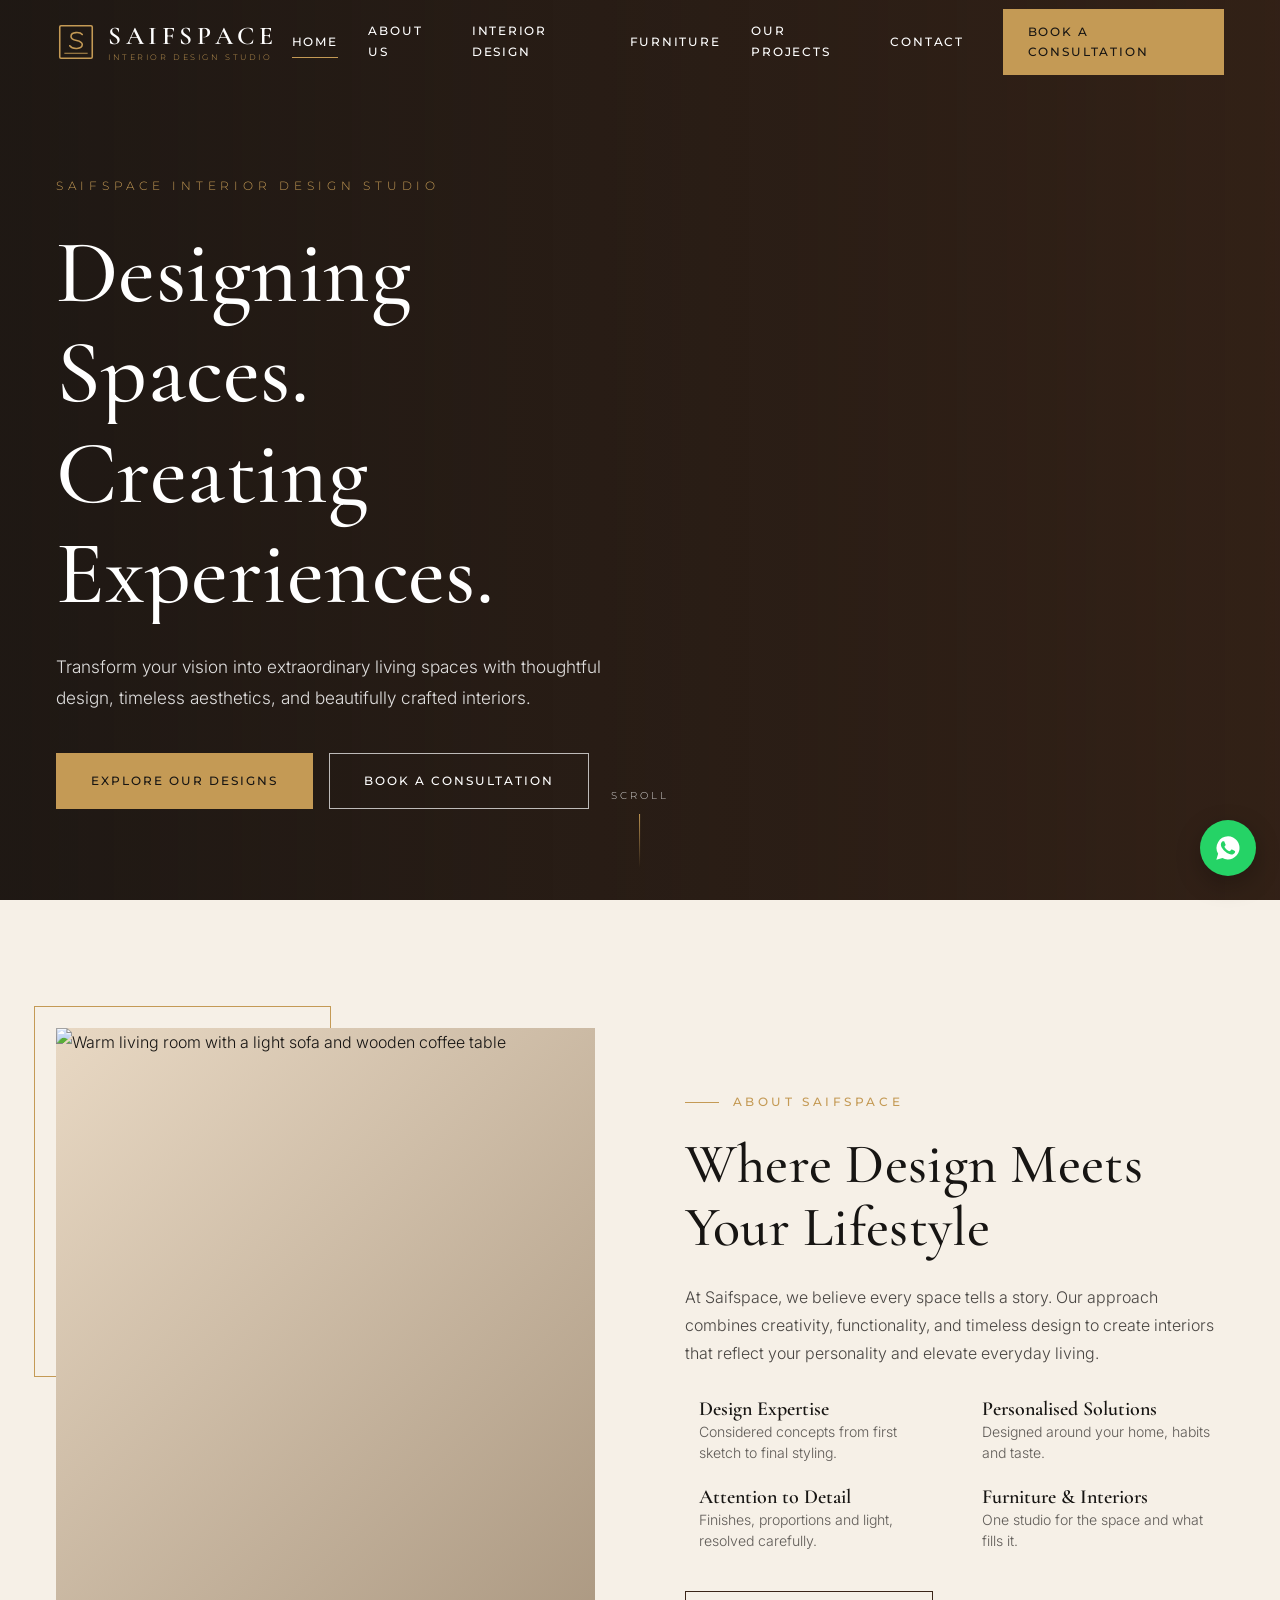
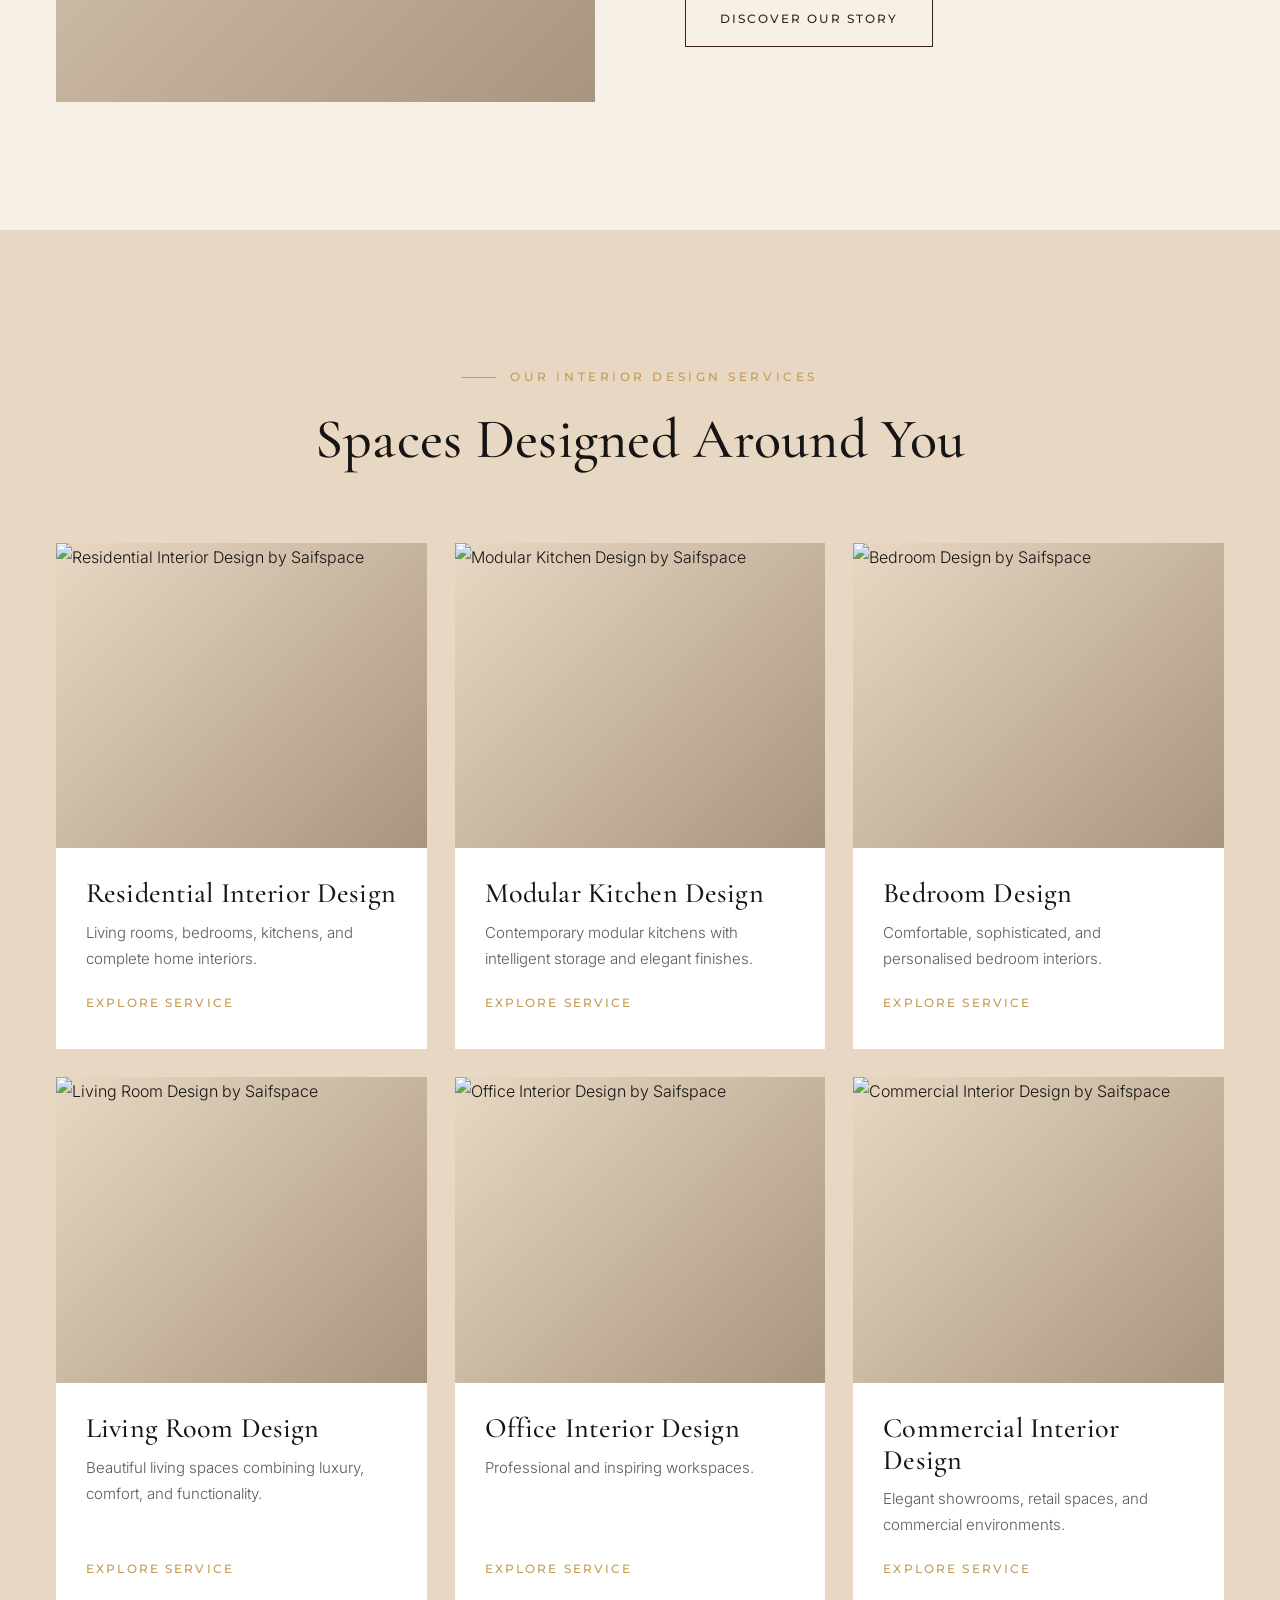
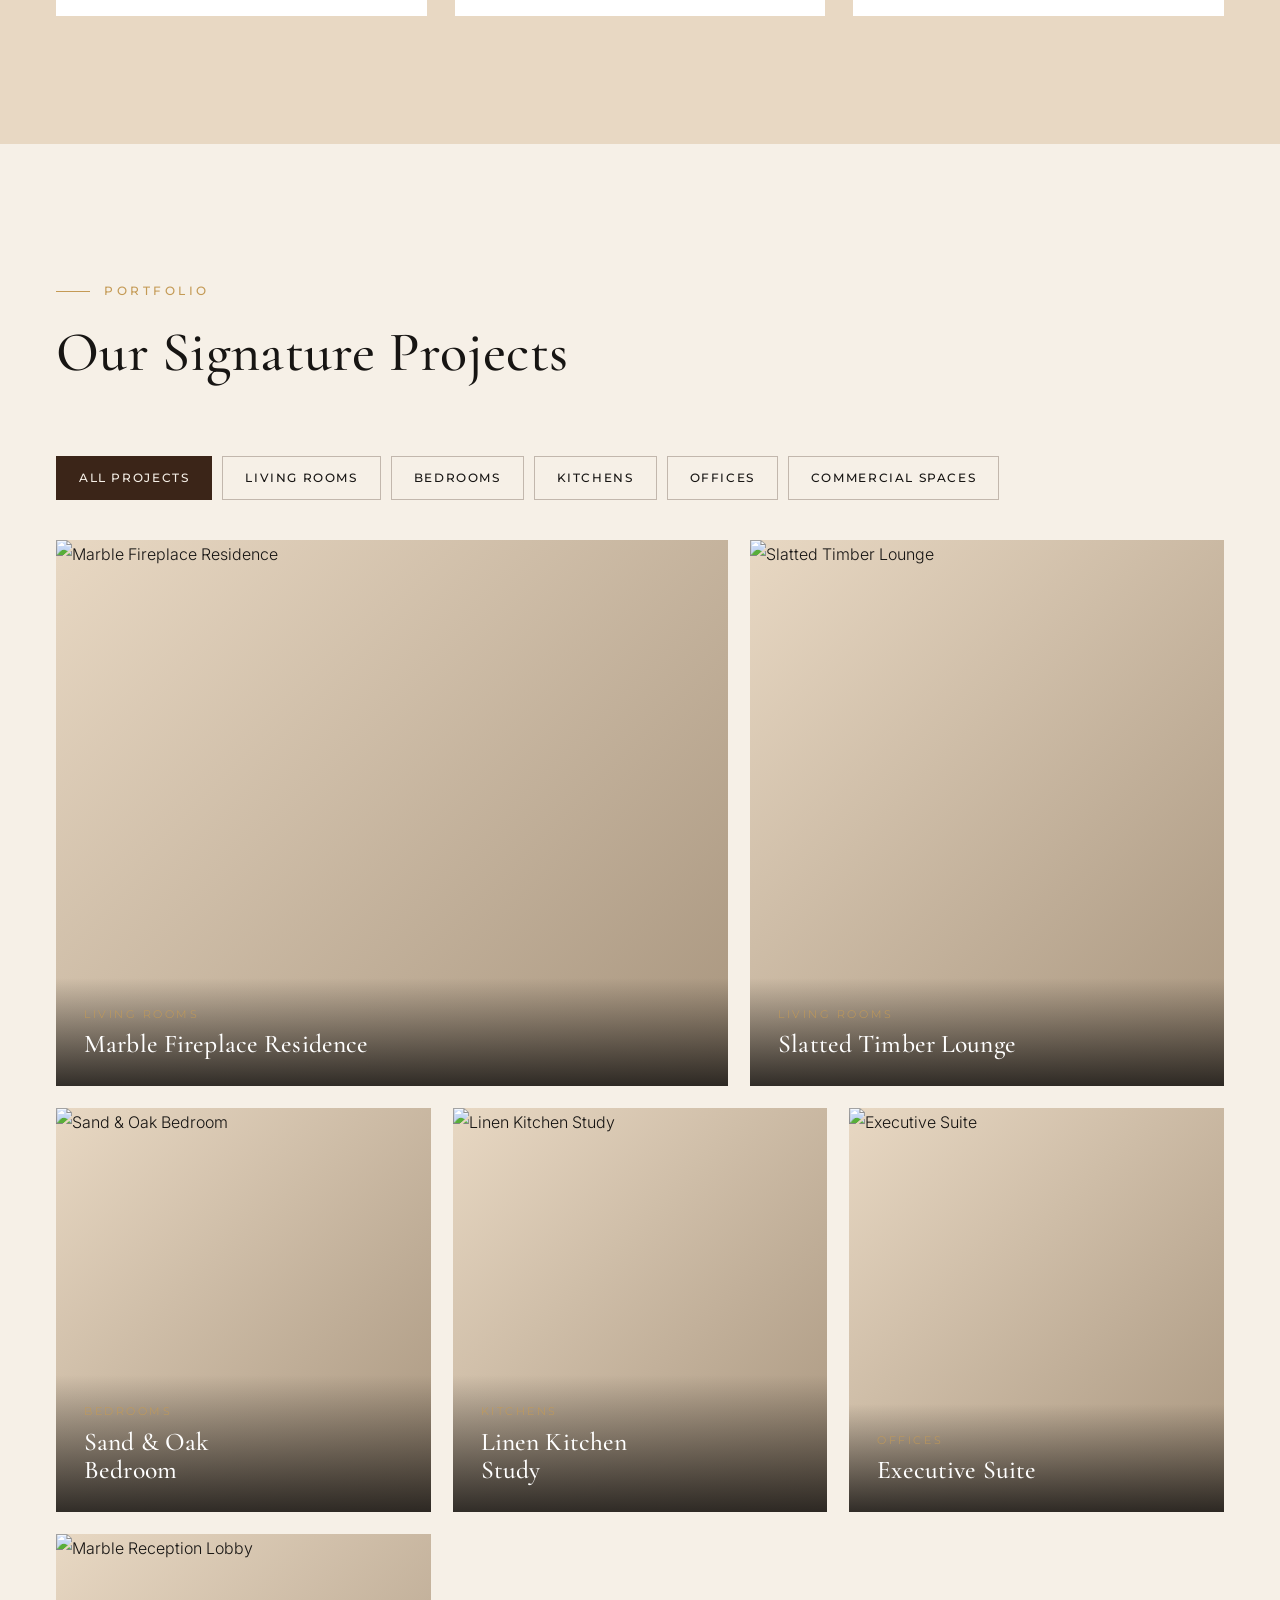
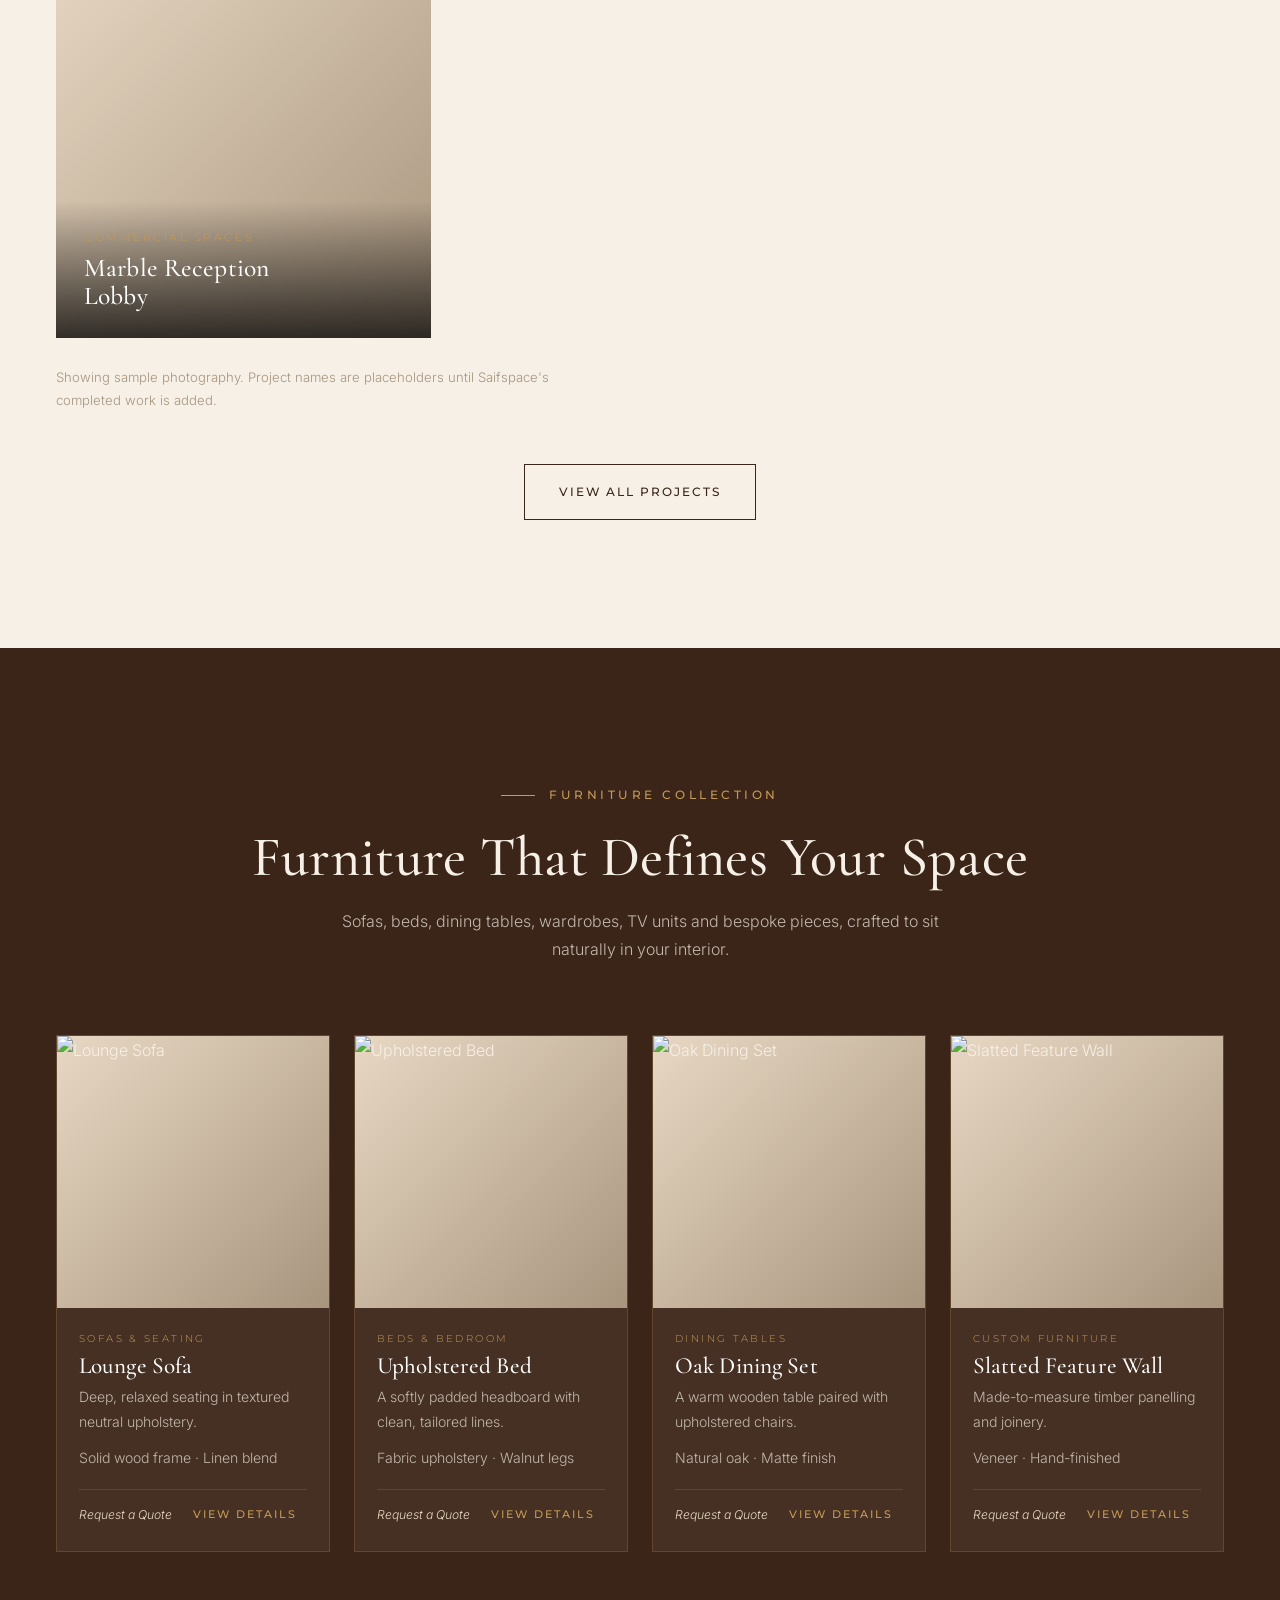
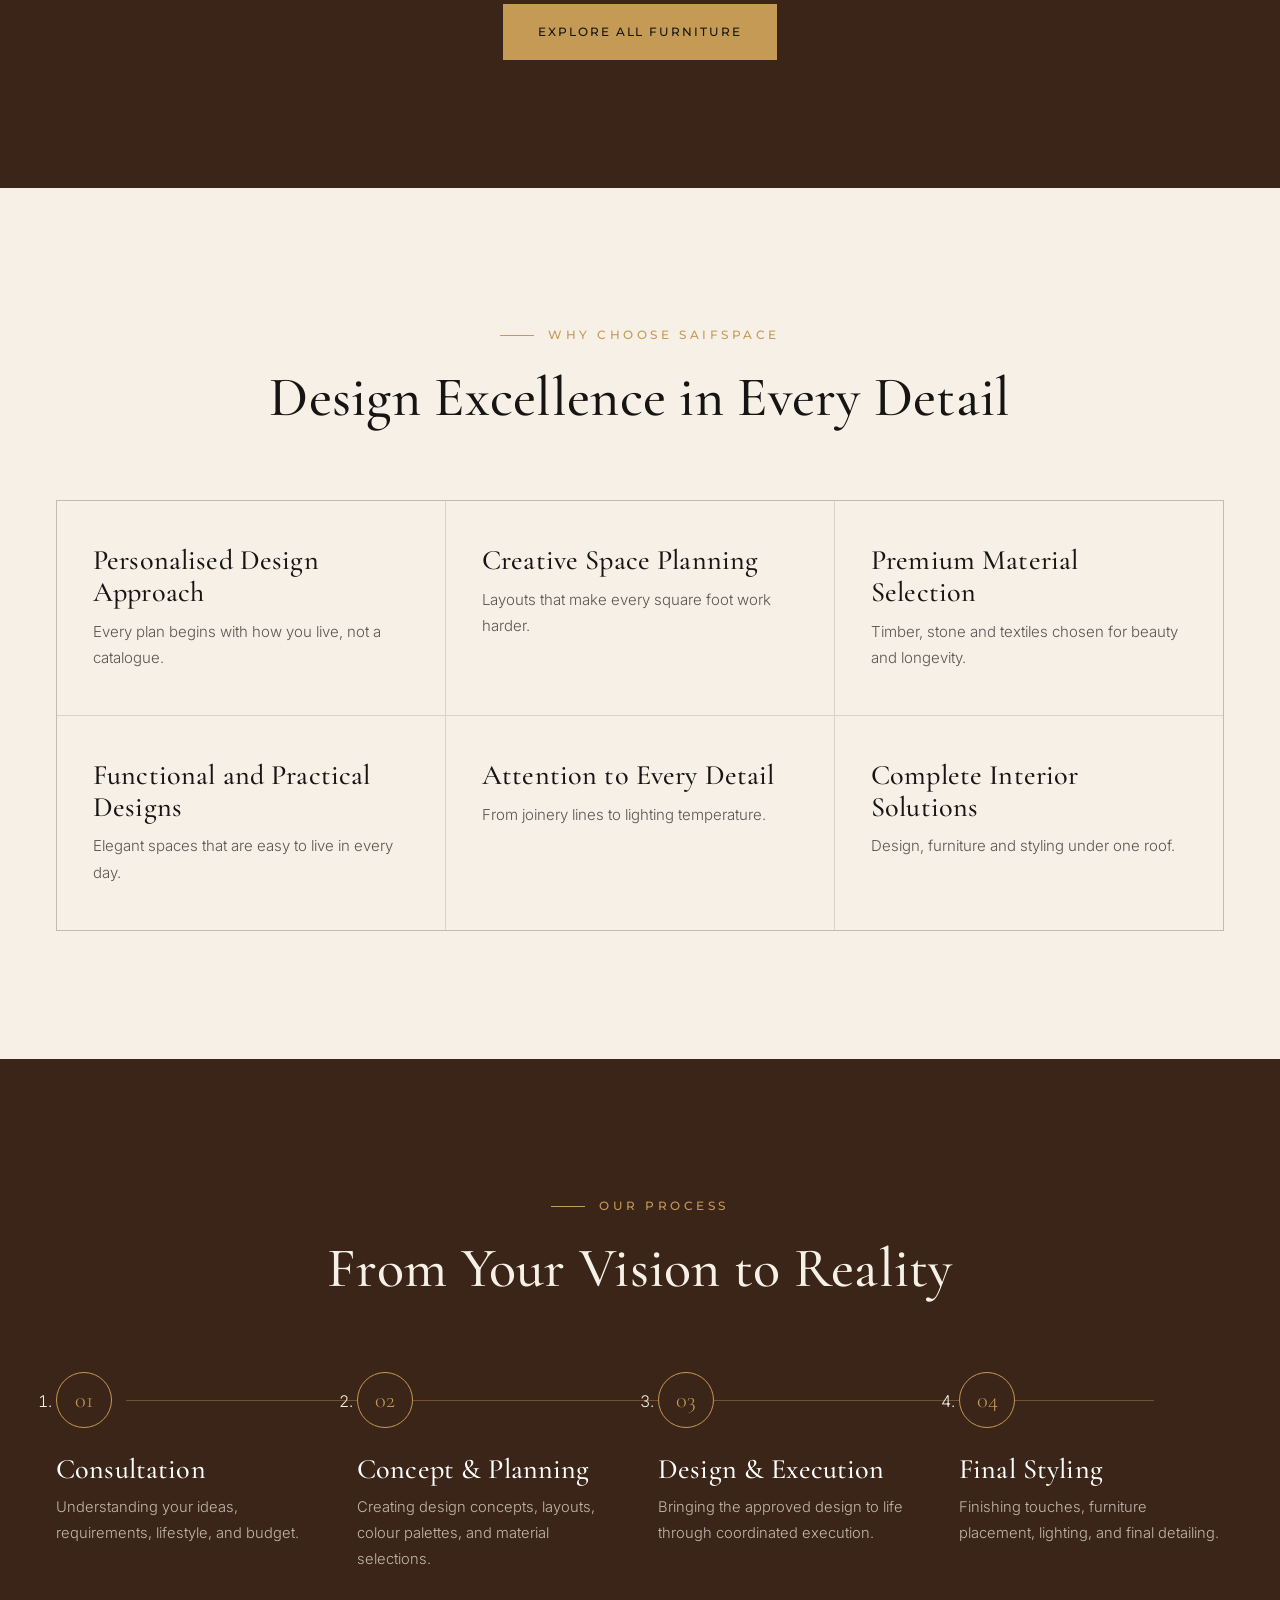
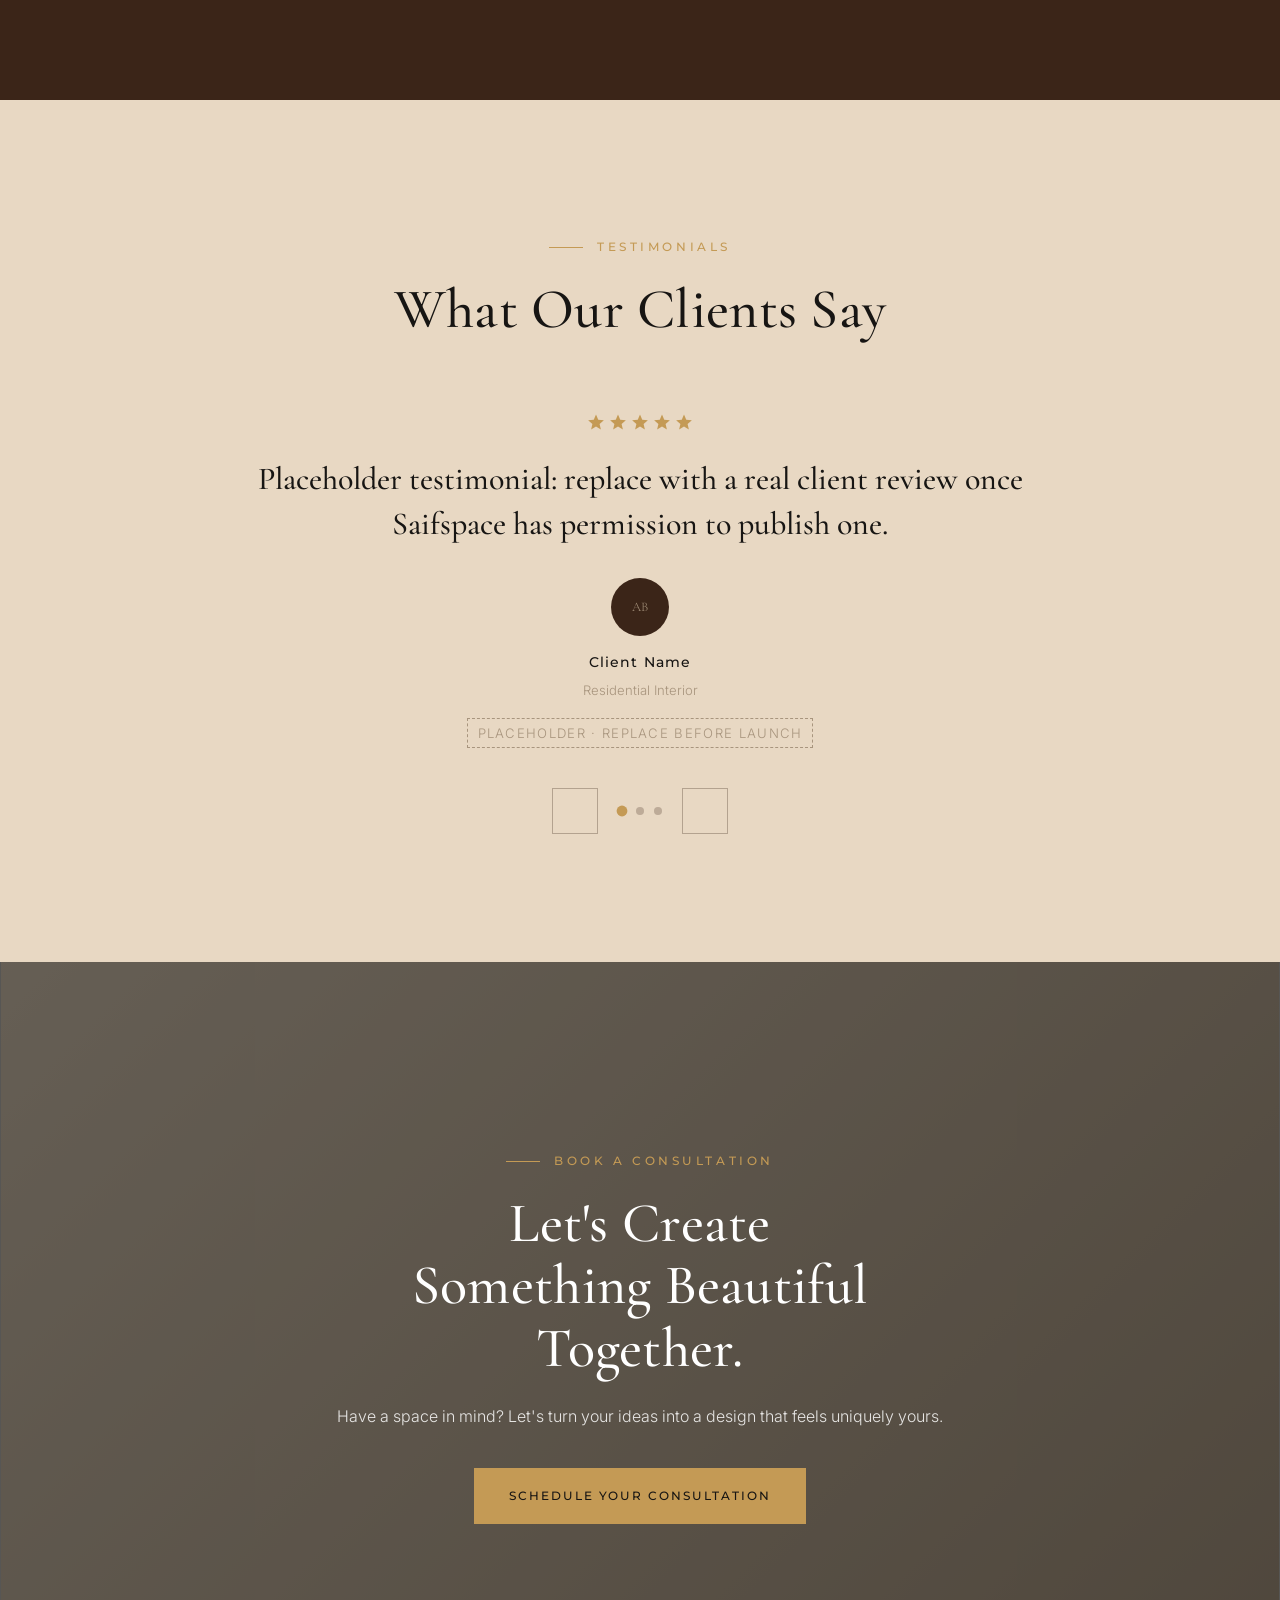
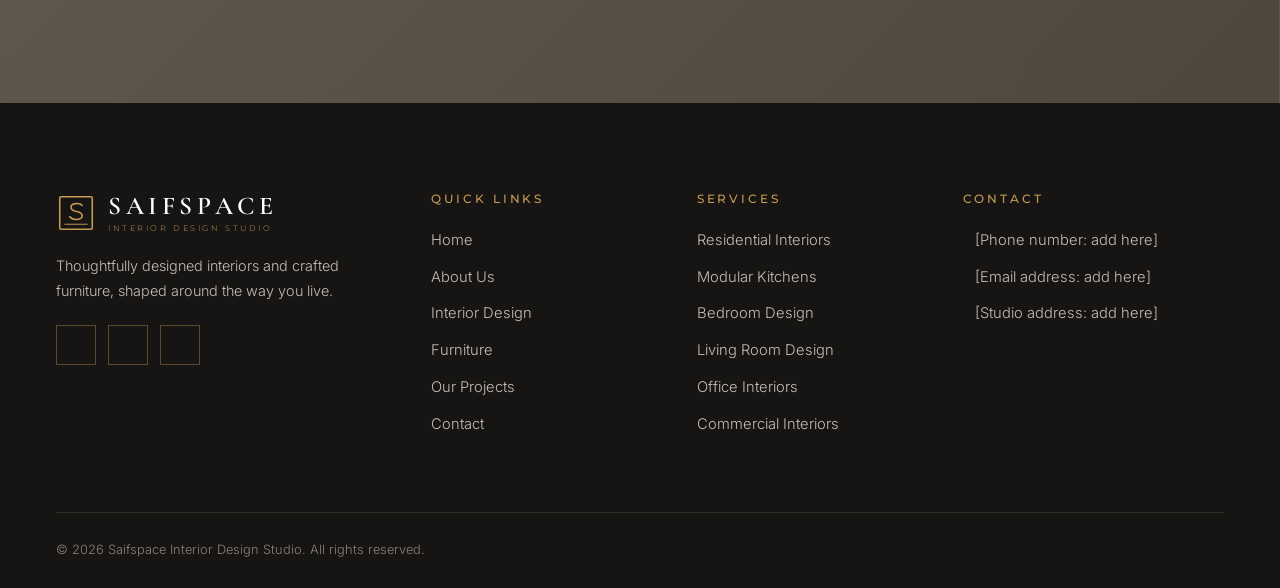
==== commit a15c1416: "minor fix" ====
--- a/index.html
+++ b/index.html
@@ -298,7 +298,7 @@
           </ul>
         </div>
       </div>
-      <div class="footer__bottom"><span>&copy; <span data-year>2026</span> Saifspace Interior Design Studio. All rights reserved.</span><span>Photography shown is sample imagery from Unsplash.</span></div>
+      <div class="footer__bottom"><span>&copy; <span data-year>2026</span> Saifspace Interior Design Studio. All rights reserved.</span></div>
     </div>
   </footer>
 
